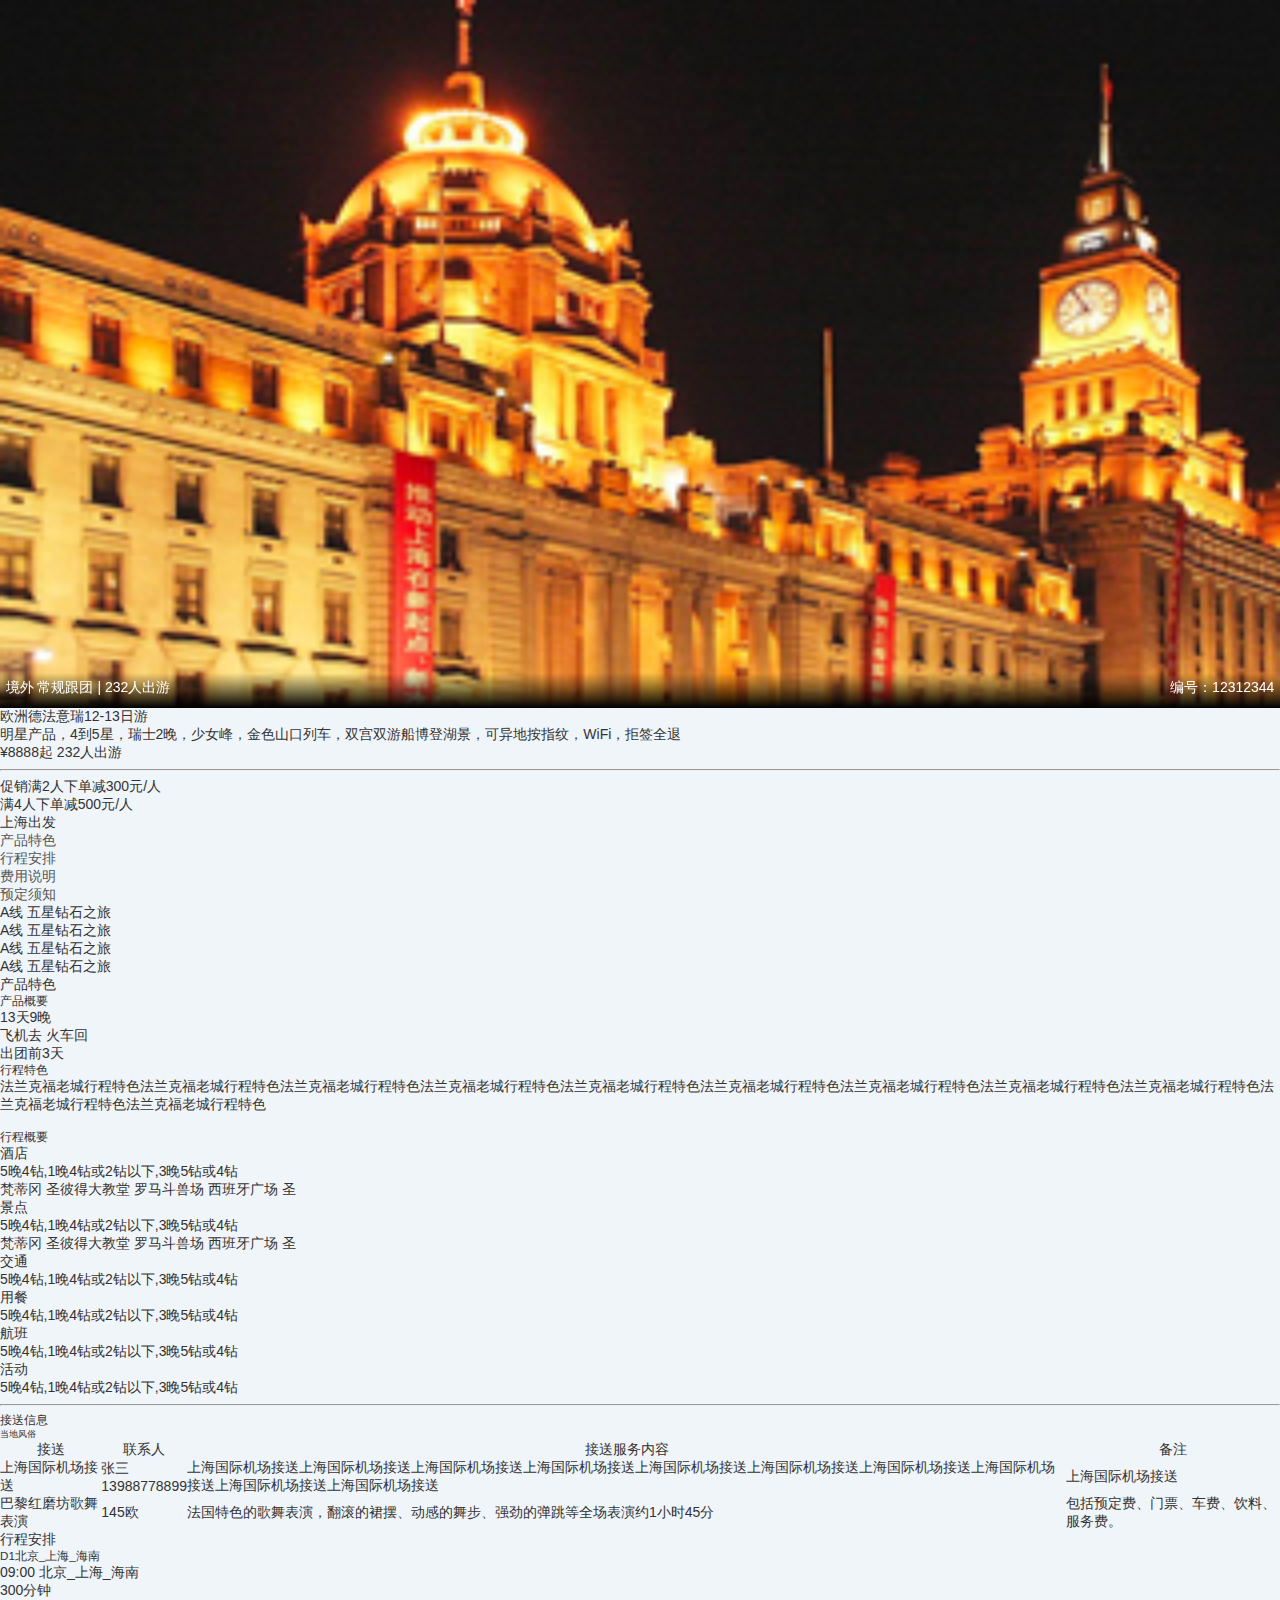
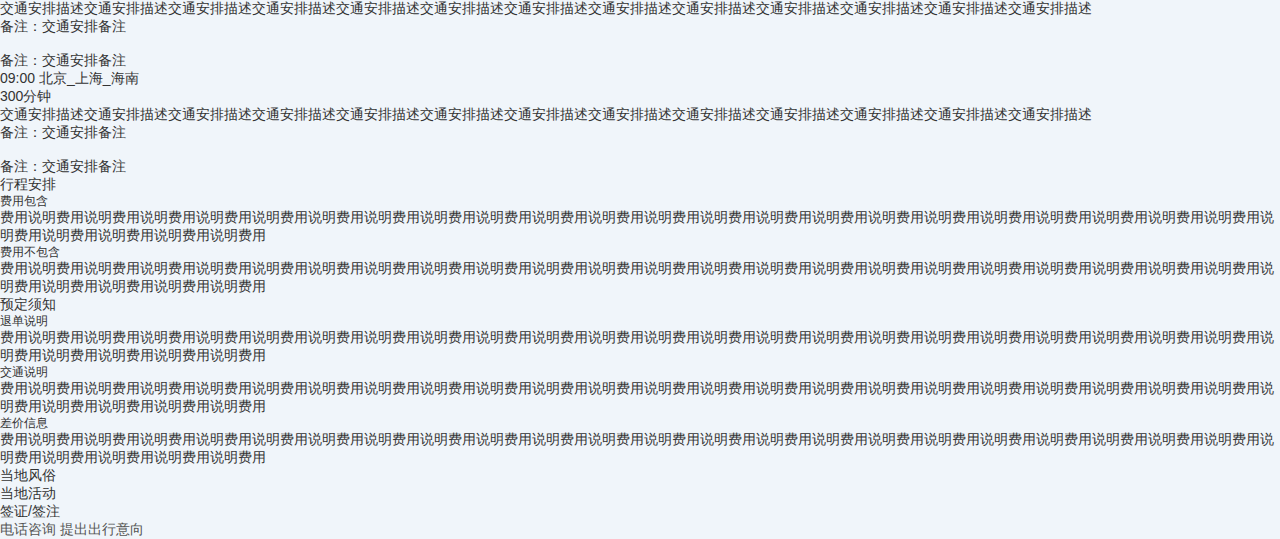
==== index.html @ 22e4b1a8 "的" ====
<!DOCTYPE html>
<html lang="en">
<head>
    <meta charset="UTF-8">
    <meta name="viewport" content="width=device-width, initial-scale=1, minimum-scale=1, maximum-scale=1, user-scalable=no">
    <title>产品</title>
    <link rel="stylesheet" href="swiper-4.2.0.min.css">
    <link rel="stylesheet" href="productH5.css">
</head>
<body>
    <div class="swiper-container-top">
        <div class="swiper-wrapper">
            <div class="swiper-slide pr">
                <div class="pa">
                    <div class="fl">
                        <span>境外</span>
                        <span>常规跟团</span>
                        <span>|</span>
                        <span><em>232</em>人出游</span>
                    </div>
                    <div class="fr">编号：<span>12312344</span></div>
                </div>
                <img src="img/s1.png" alt="">
            </div>
            <div class="swiper-slide pr">
                <div class="pa">
                    <div class="fl">
                        <span>境外</span>
                        <span>常规跟团</span>
                        <span>|</span>
                        <span><em>232</em>人出游</span>
                    </div>
                    <div class="fr">编号：<span>4454532</span></div>
                </div>
                <img src="img/s2.png" alt="">
            </div>
            <div class="swiper-slide pr">
                <div class="pa">
                    <div class="fl">
                        <span>境外</span>
                        <span>常规跟团</span>
                        <span>|</span>
                        <span><em>232</em>人出游</span>
                    </div>
                    <div class="fr">编号：<span>76547574</span></div>
                </div>
                <img src="img/s3.png" alt="">
            </div>
        </div>
    </div>
    <div class="header">
        <div class="header-title">
            欧洲德法意瑞12-13日游
        </div>
        <div class="header-detail">
            明星产品，4到5星，瑞士2晚，少女峰，金色山口列车，双宫双游船博登湖景，可异地按指纹，WiFi，拒签全退
        </div>
        <div>
            <span class="header-price">¥<em>8888</em>起</span>
            <span class="header-num"><em>232</em>人出游</span>
        </div>
        <hr/>
        <div class="header-discourt">
            <div class="header-discourt-tag fl">
                <span>促销</span>
            </div>
            <ul>
                <li>满2人下单减300元/人</li>
                <li>满4人下单减500元/人</li>
            </ul>
        </div>
    </div>
    <div class="group">
        <div class="group-from">
            <i class="map"></i>
            <span>上海</span>出发
            <i class="dropRight"></i>
        </div>
        <div class="group-date">

        </div>
        <div></div>
    </div>
    <div class="line">
        <ul class="nav-tab">
            <li><a href="javascript:;">产品特色</a></li>
            <li><a href="javascript:;">行程安排</a></li>
            <li><a href="javascript:;">费用说明</a></li>
            <li><a href="javascript:;">预定须知</a></li>
        </ul>
        <div class="line-list">
            <ul>
                <li>
                    <span class="group-date-title">A线</span>
                    <span class="group-date-body">五星钻石之旅</span>
                </li>
                <li>
                    <span class="group-date-title">A线</span>
                    <span class="group-date-body">五星钻石之旅</span>
                </li>
                <li>
                    <span class="group-date-title">A线</span>
                    <span class="group-date-body">五星钻石之旅</span>
                </li>
                <li>
                    <span class="group-date-title">A线</span>
                    <span class="group-date-body">五星钻石之旅</span>
                </li>
            </ul>
        </div>
        <div class="tab-wrap">
            <div class="item1">
                <h4>产品特色</h4>
                <div class="item1-1">
                    <h5>产品概要</h5>
                    <ul>
                        <li>
                            <i class="item1-1-1"></i>
                            <span class="context">13天9晚</span>
                        </li>
                        <li>
                            <i class="item1-1-2"></i>
                            <span class="context">飞机去 火车回</span>
                        </li>
                        <li>
                            <i class="item1-1-3"></i>
                            <span class="context">出团前3天</span>
                        </li>
                    </ul>
                </div>
                <div class="item1-2">
                    <h5>行程特色</h5>
                    <div class="item1-2-context">
                        法兰克福老城行程特色法兰克福老城行程特色法兰克福老城行程特色法兰克福老城行程特色法兰克福老城行程特色法兰克福老城行程特色法兰克福老城行程特色法兰克福老城行程特色法兰克福老城行程特色法兰克福老城行程特色法兰克福老城行程特色
                    </div>
                    <div class="img-wrap">
                        <img src="" alt="">
                    </div>
                </div>
                <div class="item1-3">
                    <h5>行程概要</h5>
                    <ul>
                        <li>
                            <span>酒店</span>
                            <div class="right">
                                <p>5晚4钻,1晚4钻或2钻以下,3晚5钻或4钻</p>
                                <p class="grey">梵蒂冈 圣彼得大教堂 罗马斗兽场 西班牙广场 圣</p>
                            </div>
                        </li>
                        <li>
                            <span>景点</span>
                            <div class="right">
                                <p>5晚4钻,1晚4钻或2钻以下,3晚5钻或4钻</p>
                                <p class="grey">梵蒂冈 圣彼得大教堂 罗马斗兽场 西班牙广场 圣</p>
                            </div>
                        </li>
                        <li>
                            <span>交通</span>
                            <div class="right">
                                <p>5晚4钻,1晚4钻或2钻以下,3晚5钻或4钻</p>
                            </div>
                        </li>
                        <li>
                            <span>用餐</span>
                            <div class="right">
                                <p>5晚4钻,1晚4钻或2钻以下,3晚5钻或4钻</p>
                            </div>
                        </li>
                        <li>
                            <span>航班</span>
                            <div class="right">
                                <p>5晚4钻,1晚4钻或2钻以下,3晚5钻或4钻</p>
                            </div>
                        </li>
                        <li>
                            <span>活动</span>
                            <div class="right">
                                <p>5晚4钻,1晚4钻或2钻以下,3晚5钻或4钻</p>
                            </div>
                        </li>
                    </ul>
                    <hr>
                    <h5>接送信息</h5>
                    <div class="local send">
                        <h6>当地风俗</h6>
                        <table>
                            <thead>
                            <tr>
                                <th>接送</th>
                                <th>联系人</th>
                                <th>接送服务内容</th>
                                <th>备注</th>
                            </tr>
                            </thead>
                            <tbody>
                            <tr>
                                <td>上海国际机场接送</td>
                                <td>
                                    <p>张三</p>
                                    <p>13988778899</p>
                                </td>
                                <td>上海国际机场接送上海国际机场接送上海国际机场接送上海国际机场接送上海国际机场接送上海国际机场接送上海国际机场接送上海国际机场接送上海国际机场接送上海国际机场接送</td>
                                <td>上海国际机场接送</td>
                            </tr>
                            <tr>
                                <td>巴黎红磨坊歌舞表演</td>
                                <td>145欧</td>
                                <td>法国特色的歌舞表演，翻滚的裙摆、动感的舞步、强劲的弹跳等全场表演约1小时45分</td>
                                <td>包括预定费、门票、车费、饮料、服务费。</td>
                            </tr>
                            </tbody>
                        </table>
                    </div>
                </div>
            </div>
            <div class="item2">
                <h4>行程安排</h4>
                <ul class="day-list">
                    <li>
                        <h5>D<em class="num">1</em><em class="address">北京_上海_海南</em></h5>
                        <ul class="address-list">
                            <li>
                                <i class="hotel"></i>
                                <div class="right">
                                    <p class="line1">
                                        <em class="time">09:00</em>
                                        <em class="do">北京_上海_海南</em>
                                    </p>
                                    <p class="time">300分钟</p>
                                    <p>交通安排描述交通安排描述交通安排描述交通安排描述交通安排描述交通安排描述交通安排描述交通安排描述交通安排描述交通安排描述交通安排描述交通安排描述交通安排描述</p>
                                    <p class="remark">备注：<em>交通安排备注</em></p>
                                    <div class="img-warp">
                                        <img src="" alt="">
                                        <div class="bar">备注：<em>交通安排备注</em></div>
                                    </div>
                                </div>
                            </li>
                            <li>
                                <i class="hotel"></i>
                                <div class="right">
                                    <p class="line1">
                                        <em class="time">09:00</em>
                                        <em class="do">北京_上海_海南</em>
                                    </p>
                                    <p class="time">300分钟</p>
                                    <p>交通安排描述交通安排描述交通安排描述交通安排描述交通安排描述交通安排描述交通安排描述交通安排描述交通安排描述交通安排描述交通安排描述交通安排描述交通安排描述</p>
                                    <p class="remark">备注：<em>交通安排备注</em></p>
                                    <div class="img-warp">
                                        <img src="" alt="">
                                        <div class="bar">备注：<em>交通安排备注</em></div>
                                    </div>
                                </div>
                            </li>
                        </ul>
                    </li>
                </ul>
            </div>
            <div class="item3">
                <h4>行程安排</h4>
                <h5>费用包含</h5>
                <p>费用说明费用说明费用说明费用说明费用说明费用说明费用说明费用说明费用说明费用说明费用说明费用说明费用说明费用说明费用说明费用说明费用说明费用说明费用说明费用说明费用说明费用说明费用说明费用说明费用说明费用说明费用说明费用</p>
                <h5>费用不包含</h5>
                <p>费用说明费用说明费用说明费用说明费用说明费用说明费用说明费用说明费用说明费用说明费用说明费用说明费用说明费用说明费用说明费用说明费用说明费用说明费用说明费用说明费用说明费用说明费用说明费用说明费用说明费用说明费用说明费用</p>
            </div>
            <div class="item4">
                <h4>预定须知</h4>
                <h5>退单说明</h5>
                <p>费用说明费用说明费用说明费用说明费用说明费用说明费用说明费用说明费用说明费用说明费用说明费用说明费用说明费用说明费用说明费用说明费用说明费用说明费用说明费用说明费用说明费用说明费用说明费用说明费用说明费用说明费用说明费用</p>
                <h5>交通说明</h5>
                <p>费用说明费用说明费用说明费用说明费用说明费用说明费用说明费用说明费用说明费用说明费用说明费用说明费用说明费用说明费用说明费用说明费用说明费用说明费用说明费用说明费用说明费用说明费用说明费用说明费用说明费用说明费用说明费用</p>
                <h5>差价信息</h5>
                <p>费用说明费用说明费用说明费用说明费用说明费用说明费用说明费用说明费用说明费用说明费用说明费用说明费用说明费用说明费用说明费用说明费用说明费用说明费用说明费用说明费用说明费用说明费用说明费用说明费用说明费用说明费用说明费用</p>
            </div>
        </div>
    </div>
    <div class="more">
        <div class="custom">
            <p>当地风俗</p>
            <i class="dropRight"></i>
        </div>
        <div class="activity">
            <p>当地活动</p>
            <i class="dropRight"></i>
        </div>
        <div class="visa">
            <p>签证/签注</p>
            <i class="dropRight"></i>
        </div>
    </div>
    <div class="btns">
        <a href="javascript:;"><i></i>电话咨询</a>
        <a href="javascript:;">提出出行意向</a>
    </div>
<script src="jquery-1.10.1.min.js"></script>
<script src="swiper-4.2.0.min.js"></script>
<script src="productH5.js"></script>
</body>
</html>
---- productH5.css ----
/***************  css reset  ****************/
body,div,dl,dt,dd,ul,ol,li,h1,h2,h3,h4,h5,h6,pre,code,form,fieldset,legend,input,button,textarea,p,blockquote,th,td { margin:0; padding:0 ; }
body { background:#f0f5fa; color:#333; font-size:14px; font-family:Microsoft YaHei,Verdana, Arial, Helvetica, sans-serif; padding-right: 0 !important}
td,th,caption { font-size:14px; }
h1, h2, h3, h4, h5, h6 { font-weight:normal; }
address, caption, cite, code, dfn, em, strong, th, var { font-style:normal; font-weight:normal;}
a { color:#555; text-decoration:none; }
a:hover { text-decoration:none; }
img { border:none; }
ol,ul,li { list-style:none; }
html{overflow-y:auto;font-size: 14px}
input, textarea, select, button { font:14px Verdana,Helvetica,Arial,sans-serif;outline: none }
table { border-collapse:collapse; }
.show-tr{display: table-row!important;}
/***************  css common  ****************/
.clearfix:after {content: "."; display: block; height:0; clear:both; visibility: hidden;}
.clearfix { *zoom:1; }
.pr{
    position: relative;
}
.pa{
    position: absolute;
}
.fl{
    float: left;
}
.fr{
    float: right;
}
/****头部轮播****/
.swiper-container-top{
    width: 100%;
    font-size: 0px;
    overflow: hidden;
}
.swiper-container-top img{
    width: 100%;
}
.swiper-container-top .pa{
    width: 100%;
    bottom:0;
    box-sizing: border-box;
    height: 2.5rem;
    padding: 0.4rem;
    color: #ffffff;
    font-size: 14px;
    background: -webkit-linear-gradient(transparent, #000000); /* Safari 5.1 - 6.0 */
    background: -o-linear-gradient(transparent, #000000); /* Opera 11.1 - 12.0 */
    background: -moz-linear-gradient(transparent, #000000); /* Firefox 3.6 - 15 */
    background: linear-gradient(transparent, #000000); /* 标准的语法 */
}
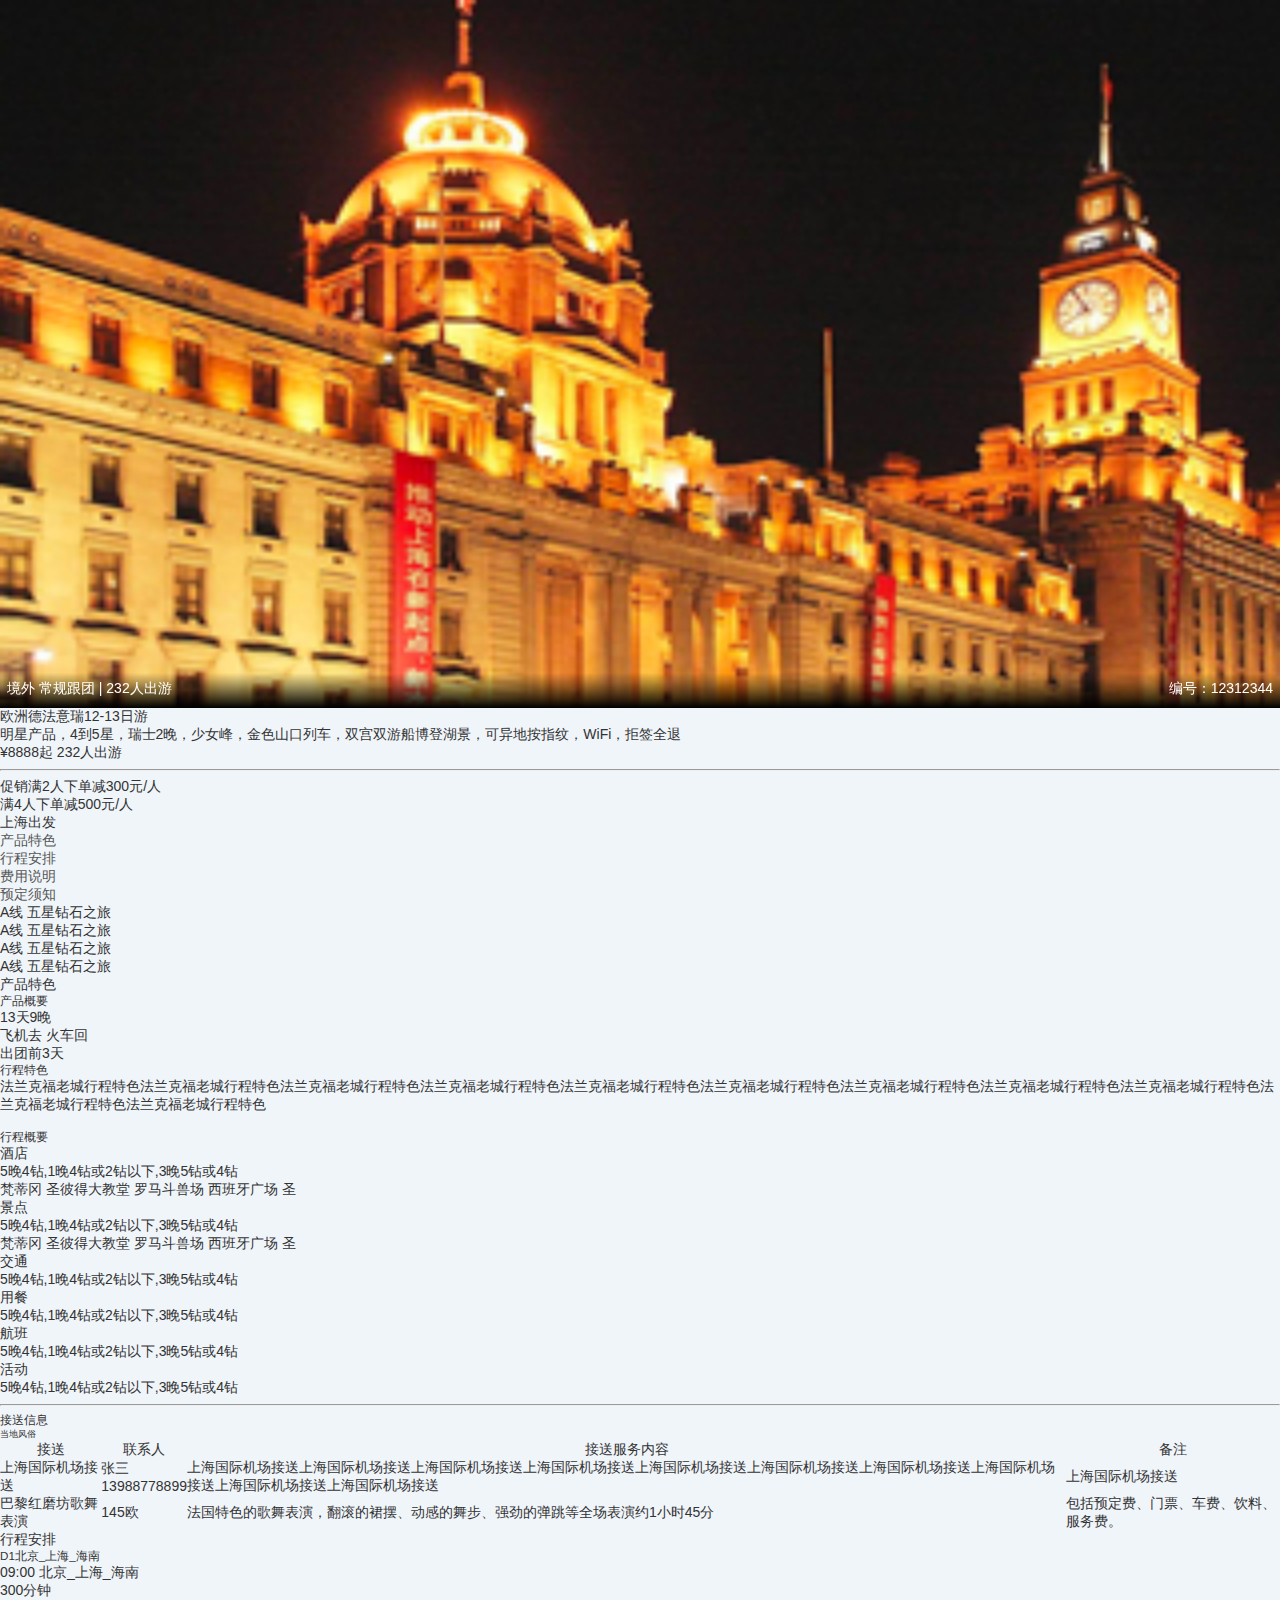
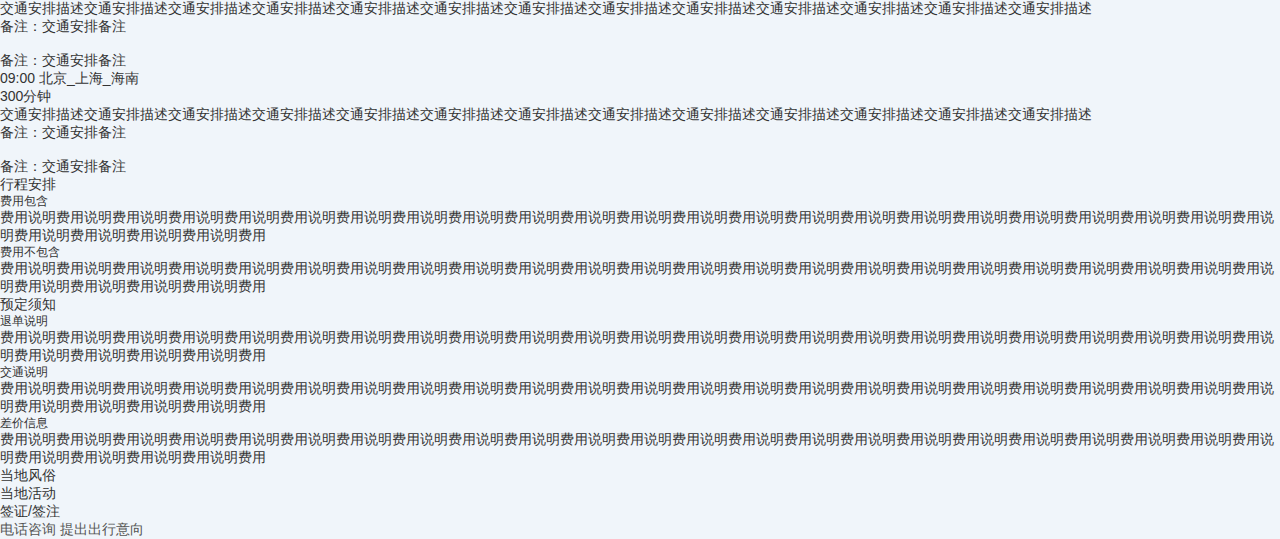
==== commit 575a81ea: "的" ====
--- a/index.html
+++ b/index.html
@@ -8,44 +8,26 @@
     <link rel="stylesheet" href="productH5.css">
 </head>
 <body>
-    <div class="swiper-container-top">
+    <div class="swiper-container-top pr">
         <div class="swiper-wrapper">
-            <div class="swiper-slide pr">
-                <div class="pa">
-                    <div class="fl">
-                        <span>境外</span>
-                        <span>常规跟团</span>
-                        <span>|</span>
-                        <span><em>232</em>人出游</span>
-                    </div>
-                    <div class="fr">编号：<span>12312344</span></div>
-                </div>
+            <div class="swiper-slide">
                 <img src="img/s1.png" alt="">
             </div>
-            <div class="swiper-slide pr">
-                <div class="pa">
-                    <div class="fl">
-                        <span>境外</span>
-                        <span>常规跟团</span>
-                        <span>|</span>
-                        <span><em>232</em>人出游</span>
-                    </div>
-                    <div class="fr">编号：<span>4454532</span></div>
-                </div>
+            <div class="swiper-slide">
                 <img src="img/s2.png" alt="">
             </div>
-            <div class="swiper-slide pr">
-                <div class="pa">
-                    <div class="fl">
-                        <span>境外</span>
-                        <span>常规跟团</span>
-                        <span>|</span>
-                        <span><em>232</em>人出游</span>
-                    </div>
-                    <div class="fr">编号：<span>76547574</span></div>
-                </div>
+            <div class="swiper-slide">
                 <img src="img/s3.png" alt="">
             </div>
+        </div>
+        <div class="pa">
+            <div class="fl">
+                <span>境外</span>
+                <span>常规跟团</span>
+                <span>|</span>
+                <span><em>232</em>人出游</span>
+            </div>
+            <div class="fr">编号：<span>12312344</span></div>
         </div>
     </div>
     <div class="header">
--- a/productH5.css
+++ b/productH5.css
@@ -41,9 +41,10 @@
     bottom:0;
     box-sizing: border-box;
     height: 2.5rem;
-    padding: 0.4rem;
+    padding: 0.5rem;
     color: #ffffff;
-    font-size: 14px;
+    font-size: 1rem;
+    z-index: 100;
     background: -webkit-linear-gradient(transparent, #000000); /* Safari 5.1 - 6.0 */
     background: -o-linear-gradient(transparent, #000000); /* Opera 11.1 - 12.0 */
     background: -moz-linear-gradient(transparent, #000000); /* Firefox 3.6 - 15 */
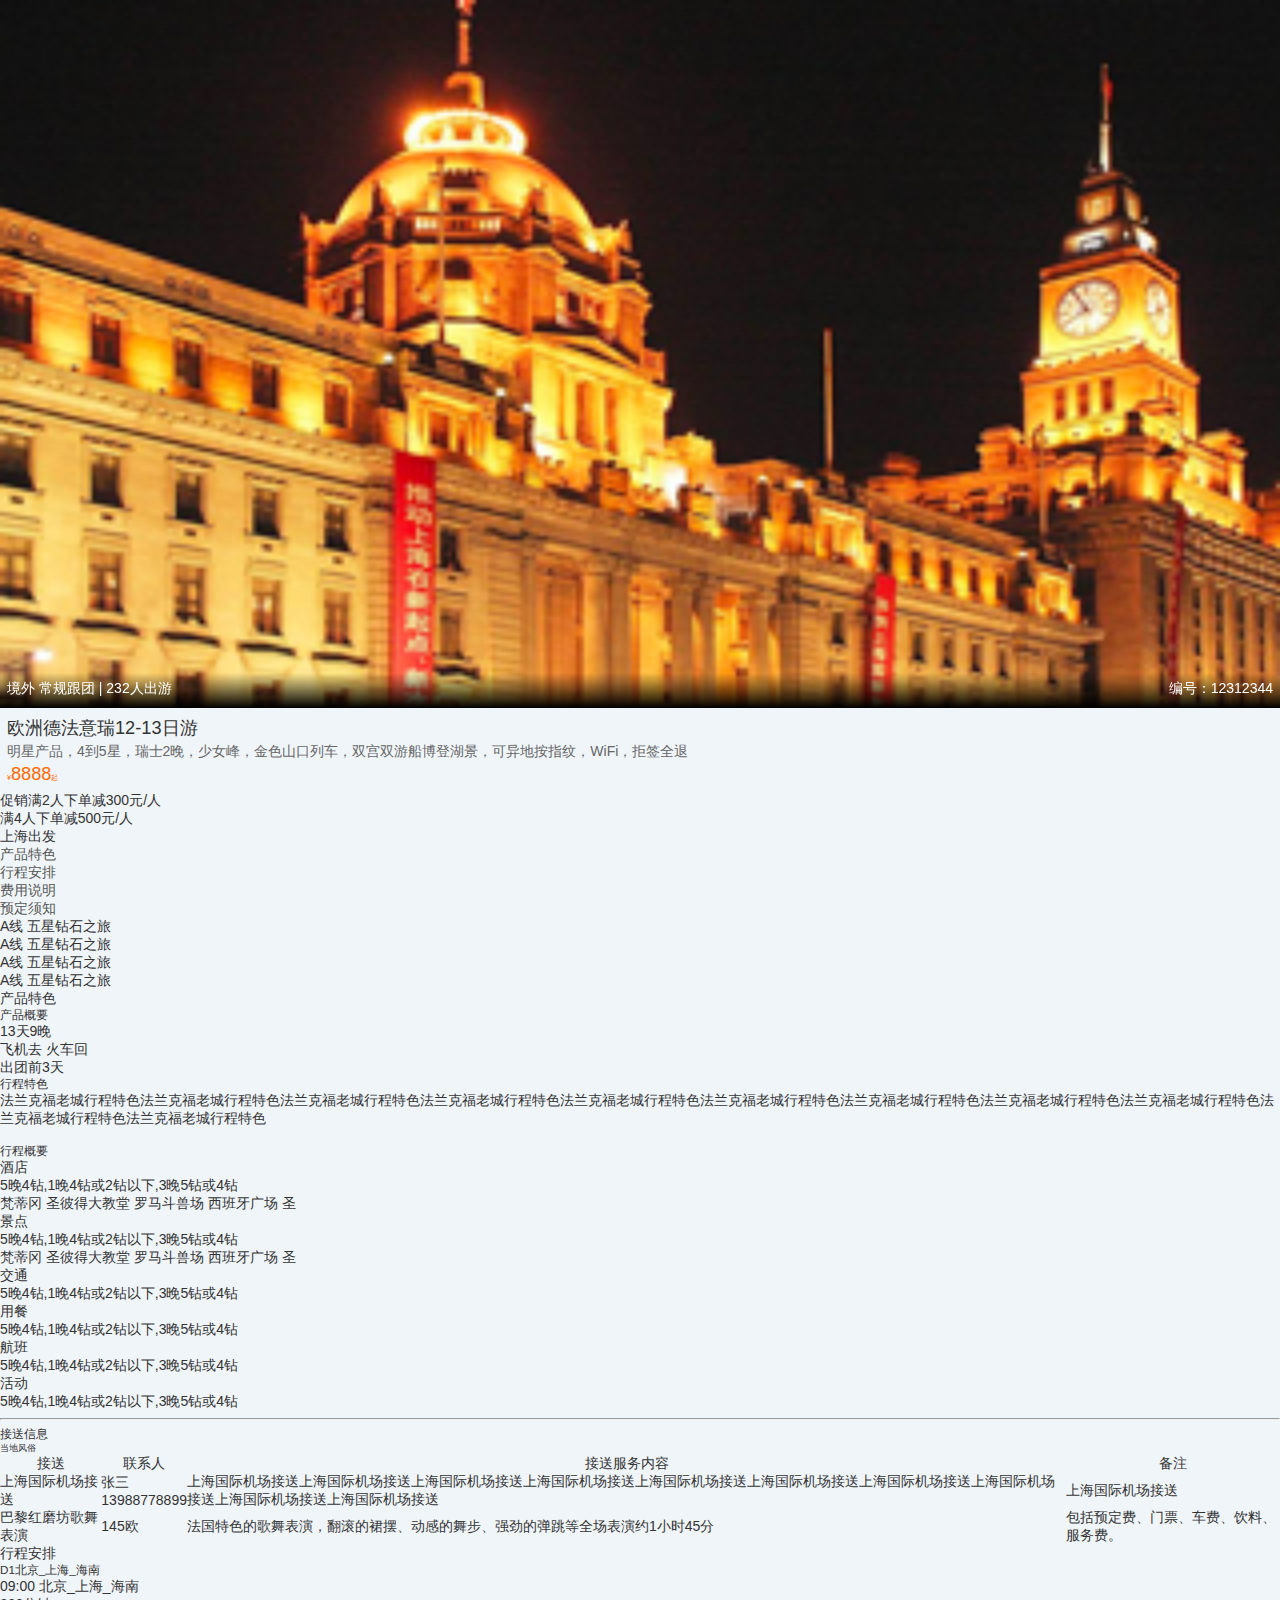
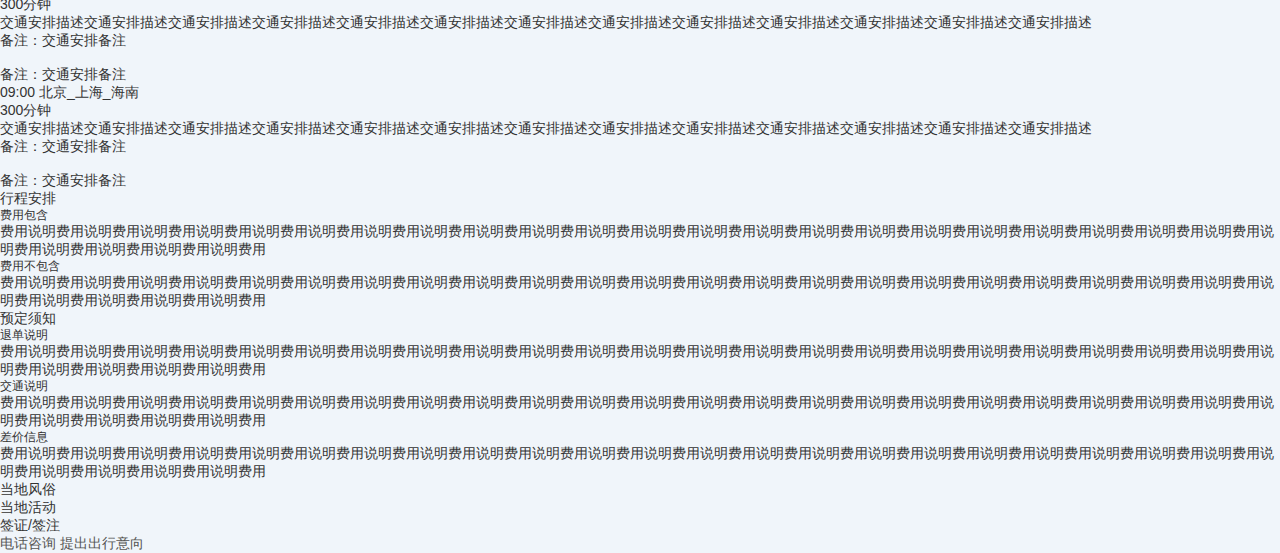
==== commit a1be9531: "的" ====
--- a/index.html
+++ b/index.html
@@ -31,17 +31,17 @@
         </div>
     </div>
     <div class="header">
-        <div class="header-title">
-            欧洲德法意瑞12-13日游
-        </div>
-        <div class="header-detail">
-            明星产品，4到5星，瑞士2晚，少女峰，金色山口列车，双宫双游船博登湖景，可异地按指纹，WiFi，拒签全退
-        </div>
-        <div>
-            <span class="header-price">¥<em>8888</em>起</span>
-            <span class="header-num"><em>232</em>人出游</span>
-        </div>
-        <hr/>
+        <div class="p5">
+            <div class="header-title">
+                欧洲德法意瑞12-13日游
+            </div>
+            <div class="header-detail">
+                明星产品，4到5星，瑞士2晚，少女峰，金色山口列车，双宫双游船博登湖景，可异地按指纹，WiFi，拒签全退
+            </div>
+            <div class="header-price">
+                <span>¥<em>8888</em>起</span>
+            </div>
+        </div>
         <div class="header-discourt">
             <div class="header-discourt-tag fl">
                 <span>促销</span>
--- a/productH5.css
+++ b/productH5.css
@@ -1,7 +1,7 @@
 /***************  css reset  ****************/
 body,div,dl,dt,dd,ul,ol,li,h1,h2,h3,h4,h5,h6,pre,code,form,fieldset,legend,input,button,textarea,p,blockquote,th,td { margin:0; padding:0 ; }
-body { background:#f0f5fa; color:#333; font-size:14px; font-family:Microsoft YaHei,Verdana, Arial, Helvetica, sans-serif; padding-right: 0 !important}
-td,th,caption { font-size:14px; }
+body { background:#f0f5fa; color:#333;font-family:Microsoft YaHei,Verdana, Arial, Helvetica, sans-serif; padding-right: 0 !important}
+td,th,caption { }
 h1, h2, h3, h4, h5, h6 { font-weight:normal; }
 address, caption, cite, code, dfn, em, strong, th, var { font-style:normal; font-weight:normal;}
 a { color:#555; text-decoration:none; }
@@ -27,6 +27,9 @@
 .fr{
     float: right;
 }
+.p5{
+    padding: 0.5rem;
+}
 /****头部轮播****/
 .swiper-container-top{
     width: 100%;
@@ -49,4 +52,22 @@
     background: -o-linear-gradient(transparent, #000000); /* Opera 11.1 - 12.0 */
     background: -moz-linear-gradient(transparent, #000000); /* Firefox 3.6 - 15 */
     background: linear-gradient(transparent, #000000); /* 标准的语法 */
+}
+/****头部信息****/
+.header{
+
+}
+.header .header-title{
+    font-size: 1.3rem;
+}
+.header .header-detail{
+    padding: 0.2rem 0;
+    color: #666;
+}
+.header .header-price{
+    color: #ff6a00;
+    font-size: 0.5rem;
+}
+.header .header-price em{
+    font-size: 1.3rem;
 }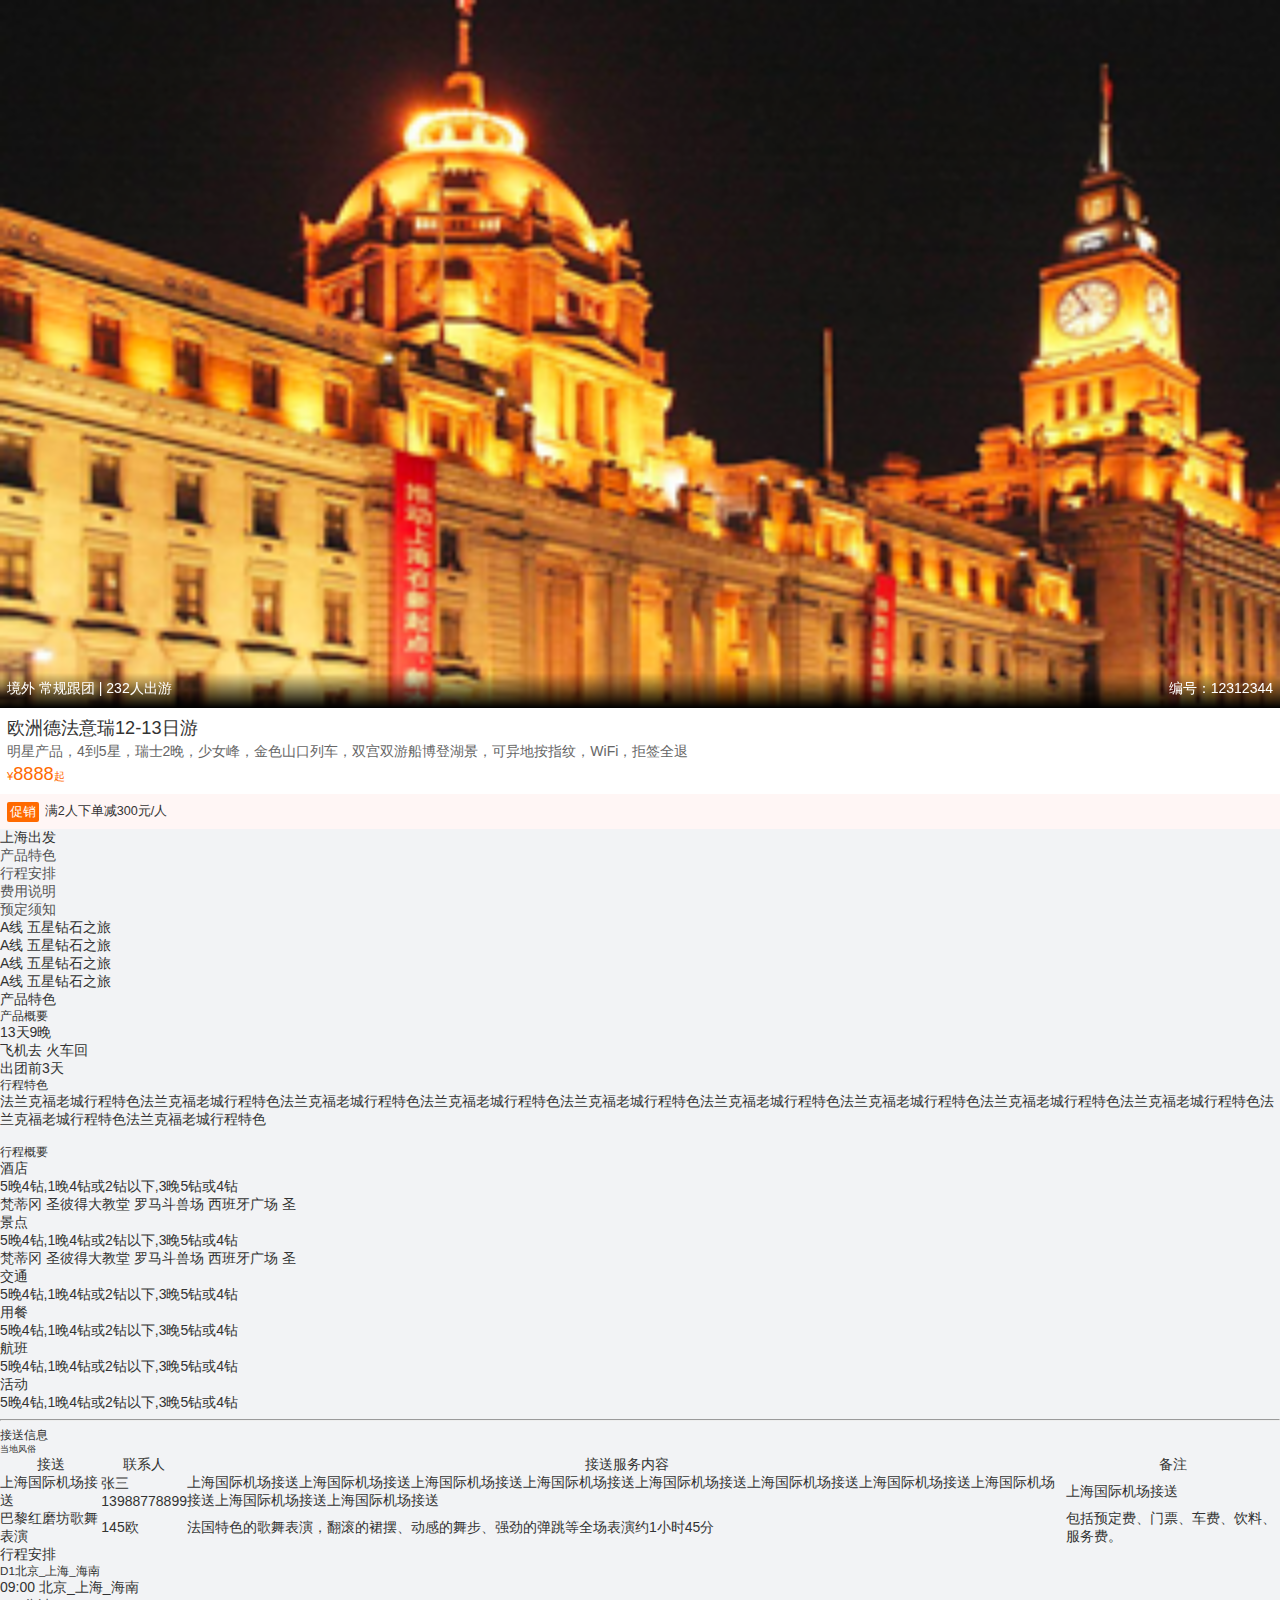
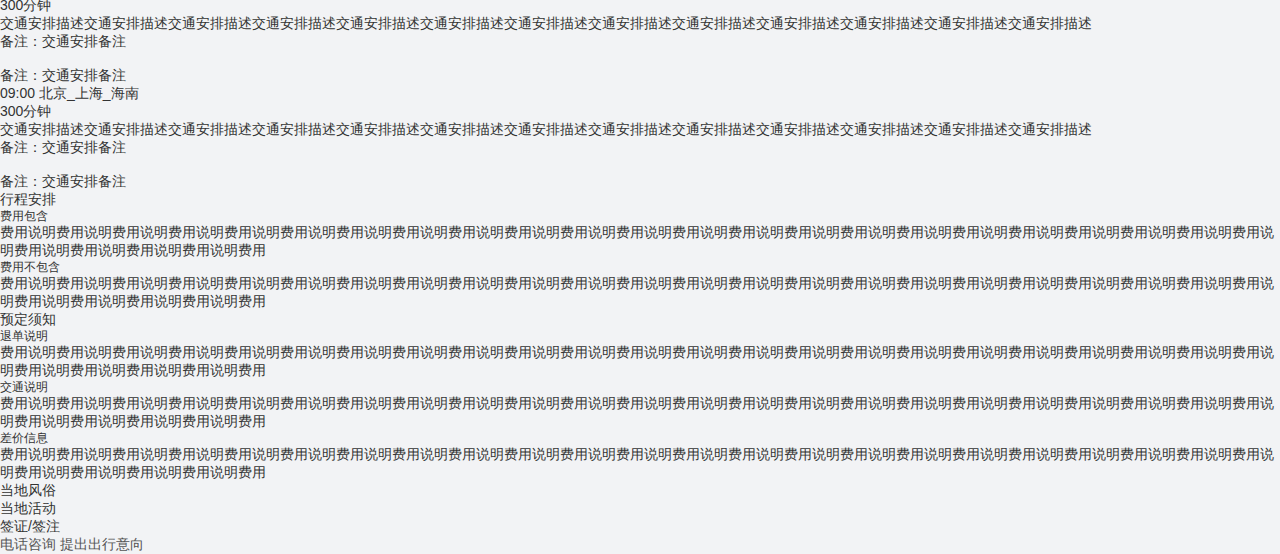
==== commit a12f5e6c: "的" ====
--- a/index.html
+++ b/index.html
@@ -42,13 +42,10 @@
                 <span>¥<em>8888</em>起</span>
             </div>
         </div>
-        <div class="header-discourt">
-            <div class="header-discourt-tag fl">
-                <span>促销</span>
-            </div>
+        <div class="header-discourt p5">
+            <span class="fl">促销</span>
             <ul>
                 <li>满2人下单减300元/人</li>
-                <li>满4人下单减500元/人</li>
             </ul>
         </div>
     </div>
--- a/productH5.css
+++ b/productH5.css
@@ -1,6 +1,6 @@
 /***************  css reset  ****************/
 body,div,dl,dt,dd,ul,ol,li,h1,h2,h3,h4,h5,h6,pre,code,form,fieldset,legend,input,button,textarea,p,blockquote,th,td { margin:0; padding:0 ; }
-body { background:#f0f5fa; color:#333;font-family:Microsoft YaHei,Verdana, Arial, Helvetica, sans-serif; padding-right: 0 !important}
+body { background:#f2f3f5; color:#333;font-family:Microsoft YaHei,Verdana, Arial, Helvetica, sans-serif; padding-right: 0 !important}
 td,th,caption { }
 h1, h2, h3, h4, h5, h6 { font-weight:normal; }
 address, caption, cite, code, dfn, em, strong, th, var { font-style:normal; font-weight:normal;}
@@ -55,7 +55,7 @@
 }
 /****头部信息****/
 .header{
-
+    background: #fff;
 }
 .header .header-title{
     font-size: 1.3rem;
@@ -66,8 +66,28 @@
 }
 .header .header-price{
     color: #ff6a00;
-    font-size: 0.5rem;
+    font-size: 0.8rem;
+    padding-bottom: 0.2rem;
 }
 .header .header-price em{
     font-size: 1.3rem;
+}
+.header .header-discourt{
+    background: #fff6f5;
+    font-size: 0.9rem;
+}
+.header .header-discourt span{
+    background: #ff6a00;
+    border-radius: 2px;
+    font-size: 0.9rem;
+    padding: 0.1rem 0.2rem;
+    color: #fff;
+    margin-top: 1px;
+}
+.header .header-discourt ul{
+    margin-left: 2.7rem;
+}
+.header .header-discourt ul li{
+    height: 1.5rem;
+    line-height: 1.5rem;
 }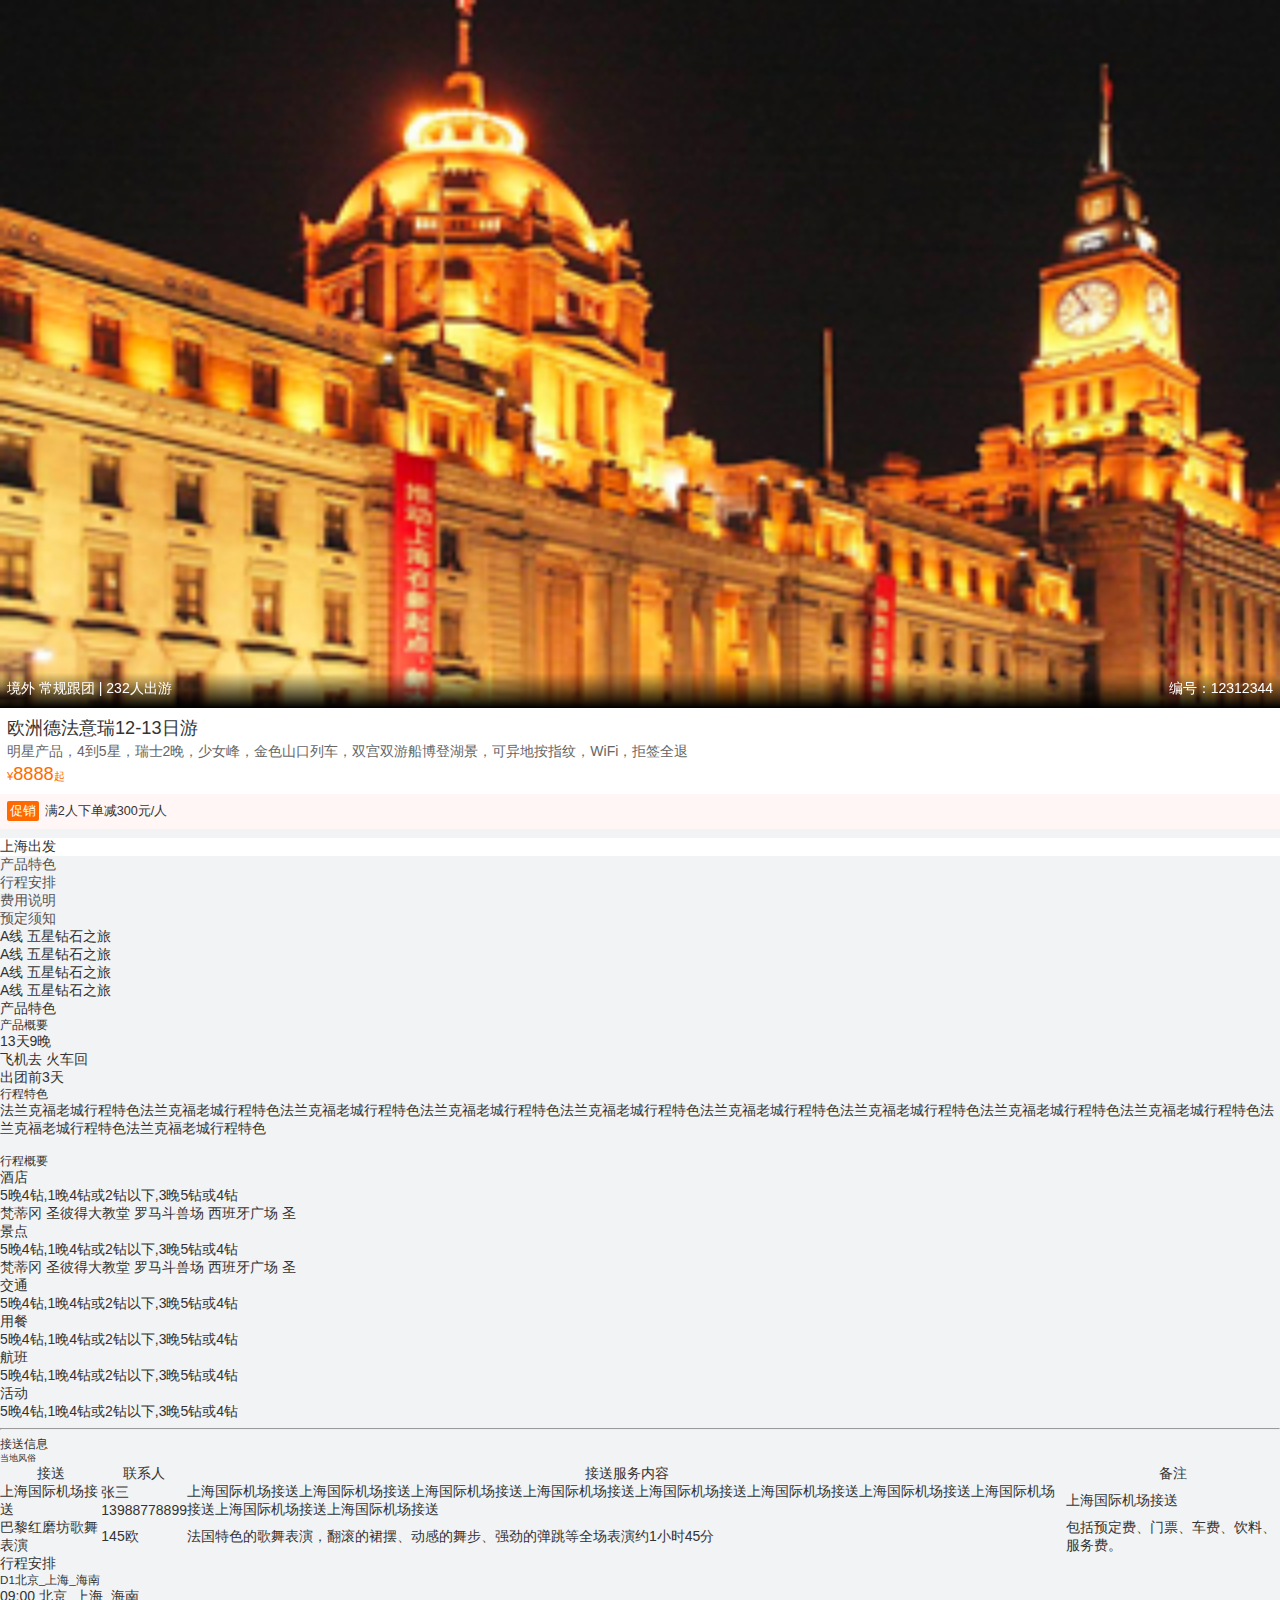
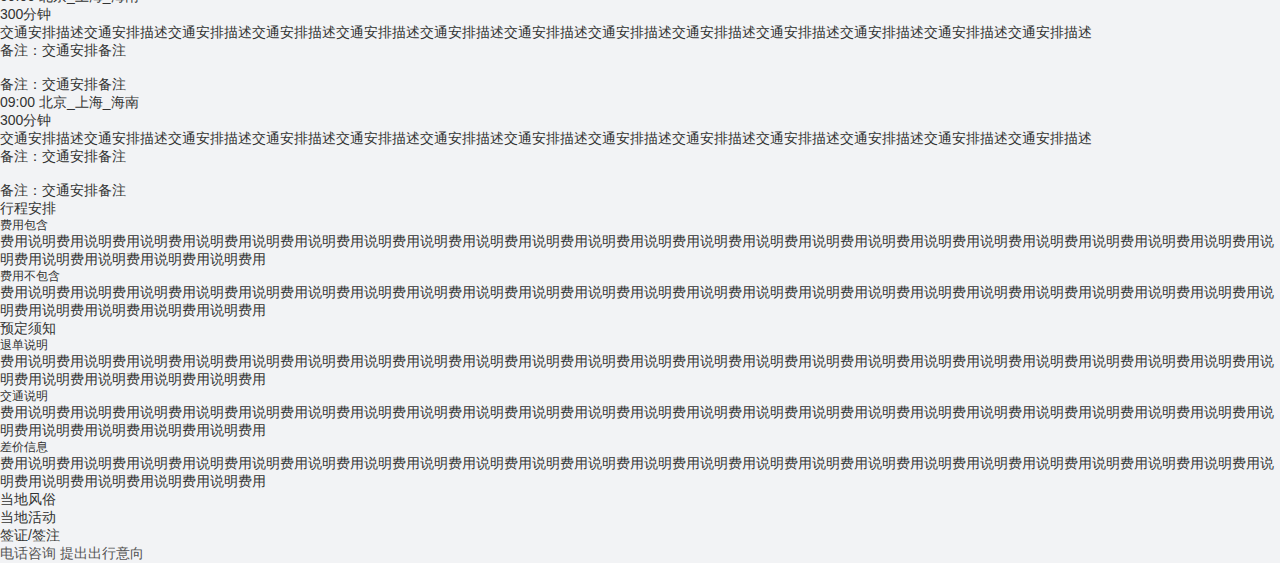
==== commit 60b7593b: "的" ====
--- a/index.html
+++ b/index.html
@@ -3,6 +3,7 @@
 <head>
     <meta charset="UTF-8">
     <meta name="viewport" content="width=device-width, initial-scale=1, minimum-scale=1, maximum-scale=1, user-scalable=no">
+    <meta name="format-detection" content="telephone=no">
     <title>产品</title>
     <link rel="stylesheet" href="swiper-4.2.0.min.css">
     <link rel="stylesheet" href="productH5.css">
--- a/productH5.css
+++ b/productH5.css
@@ -1,3 +1,4 @@
+@charset "utf-8";
 /***************  css reset  ****************/
 body,div,dl,dt,dd,ul,ol,li,h1,h2,h3,h4,h5,h6,pre,code,form,fieldset,legend,input,button,textarea,p,blockquote,th,td { margin:0; padding:0 ; }
 body { background:#f2f3f5; color:#333;font-family:Microsoft YaHei,Verdana, Arial, Helvetica, sans-serif; padding-right: 0 !important}
@@ -82,7 +83,6 @@
     font-size: 0.9rem;
     padding: 0.1rem 0.2rem;
     color: #fff;
-    margin-top: 1px;
 }
 .header .header-discourt ul{
     margin-left: 2.7rem;
@@ -90,4 +90,9 @@
 .header .header-discourt ul li{
     height: 1.5rem;
     line-height: 1.5rem;
+}
+/****日历****/
+.group{
+    background: #fff;
+    margin-top: 0.6rem;
 }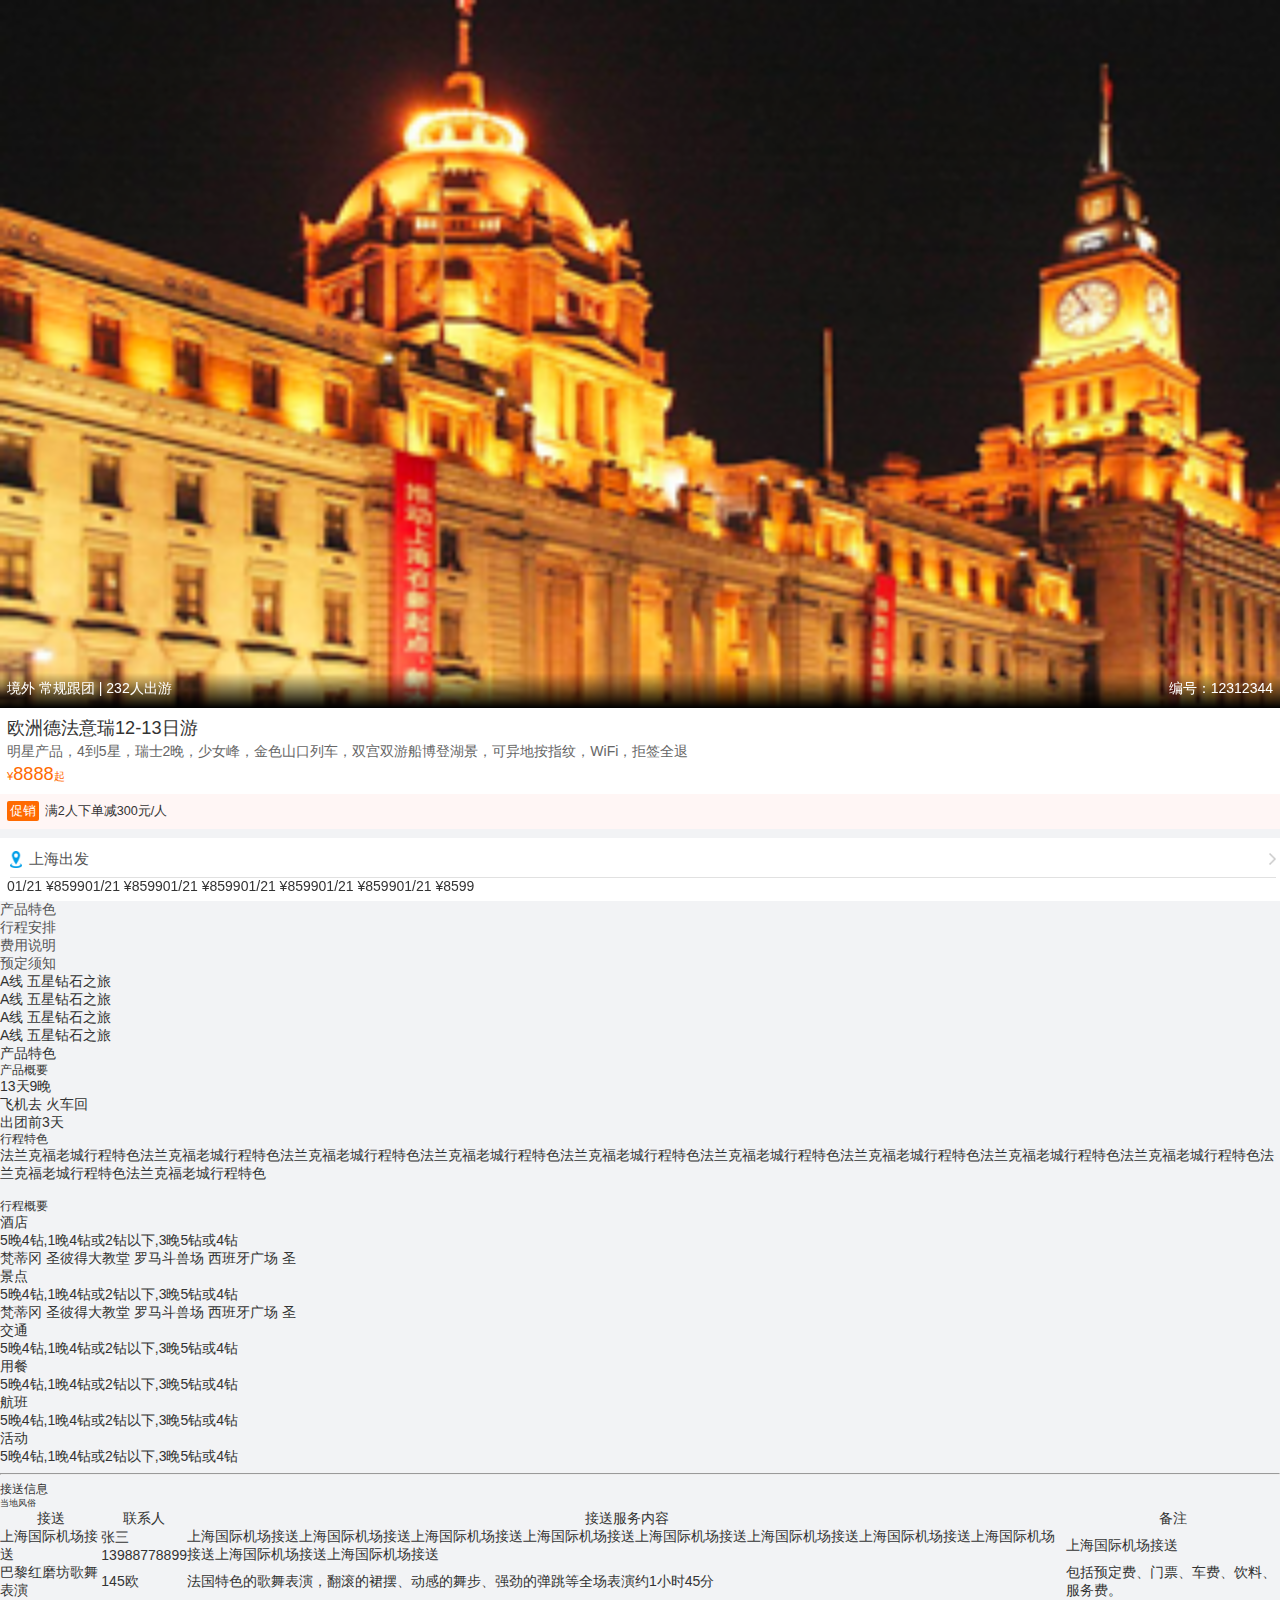
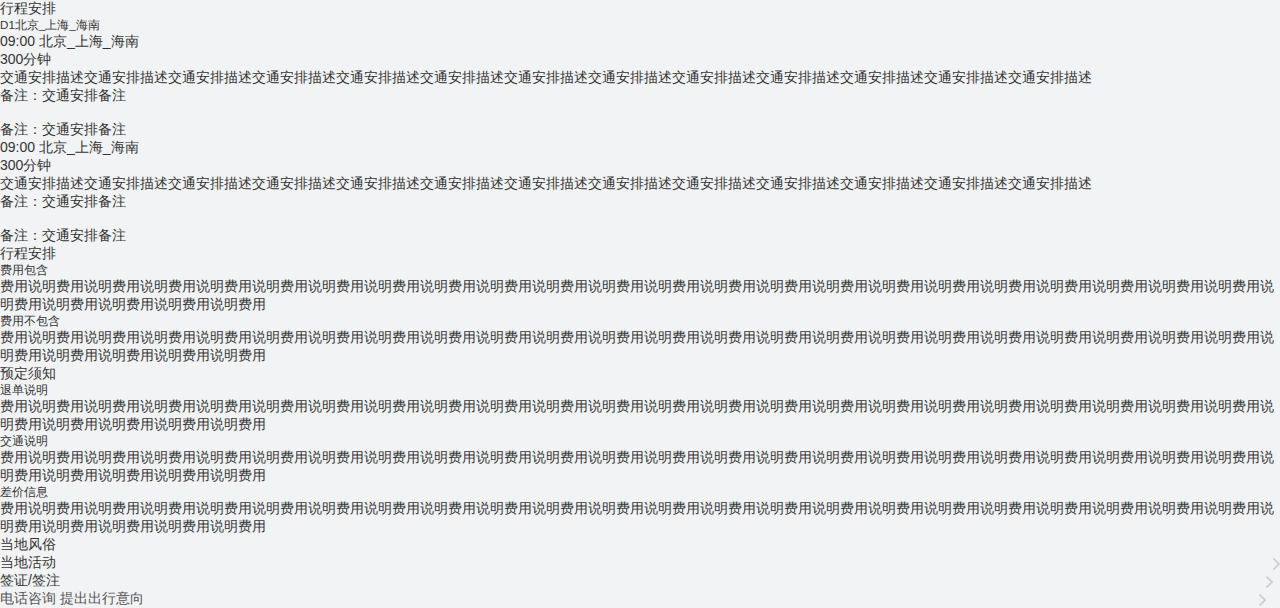
==== commit cf08b89d: "的" ====
--- a/index.html
+++ b/index.html
@@ -50,11 +50,45 @@
             </ul>
         </div>
     </div>
-    <div class="group">
-        <div class="group-from">
+    <div class="group p5">
+        <a class="group-from">
             <i class="map"></i>
             <span>上海</span>出发
             <i class="dropRight"></i>
+        </a>
+        <div class="swiper-container">
+            <div class="swiper-wrapper">
+                <div class="swiper-slide">
+                    <ul>
+                        <li class="fl">
+                            <span class="date">01/21</span>
+                            <span class="money">¥<em>8599</em></span>
+                        </li>
+                        <li class="fl">
+                            <span class="date">01/21</span>
+                            <span class="money">¥<em>8599</em></span>
+                        </li>
+                        <li class="fl">
+                            <span class="date">01/21</span>
+                            <span class="money">¥<em>8599</em></span>
+                        </li>
+                        <li class="fl">
+                            <span class="date">01/21</span>
+                            <span class="money">¥<em>8599</em></span>
+                        </li>
+                        <li class="fl">
+                            <span class="date">01/21</span>
+                            <span class="money">¥<em>8599</em></span>
+                        </li>
+                        <li class="fl">
+                            <span class="date">01/21</span>
+                            <span class="money">¥<em>8599</em></span>
+                        </li>
+                    </ul>
+                </div>
+            </div>
+            <!-- Add Scroll Bar -->
+            <!--<div class="swiper-scrollbar"></div>-->
         </div>
         <div class="group-date">
 
--- a/productH5.css
+++ b/productH5.css
@@ -30,6 +30,14 @@
 }
 .p5{
     padding: 0.5rem;
+}
+i.dropRight{
+    background: url(img/dropRight.png) no-repeat;
+    width: 0.5rem;
+    height: 1rem;
+    background-size: 100%;
+    float: right;
+    margin-top: 0.3rem;
 }
 /****头部轮播****/
 .swiper-container-top{
@@ -95,4 +103,28 @@
 .group{
     background: #fff;
     margin-top: 0.6rem;
+}
+.group .group-from{
+    border-bottom: 1px solid #e1e1e1;
+    width: 100%;
+    display: block;
+    padding-top: 0.3rem;
+    padding-bottom: 0.5rem;
+    font-size: 1.1rem;
+    margin-left: 0.2rem;
+}
+.group .group-from i.map{
+    display: inline-block;
+    width: 0.9rem;
+    height: 1.3rem;
+    background: url(img/address.png) no-repeat;
+    background-size: 100%;
+    vertical-align: middle;
+    margin-right: 0.2rem;
+}
+.group .group-from span{
+
+}
+.swiper-slide{
+    width: auto;
 }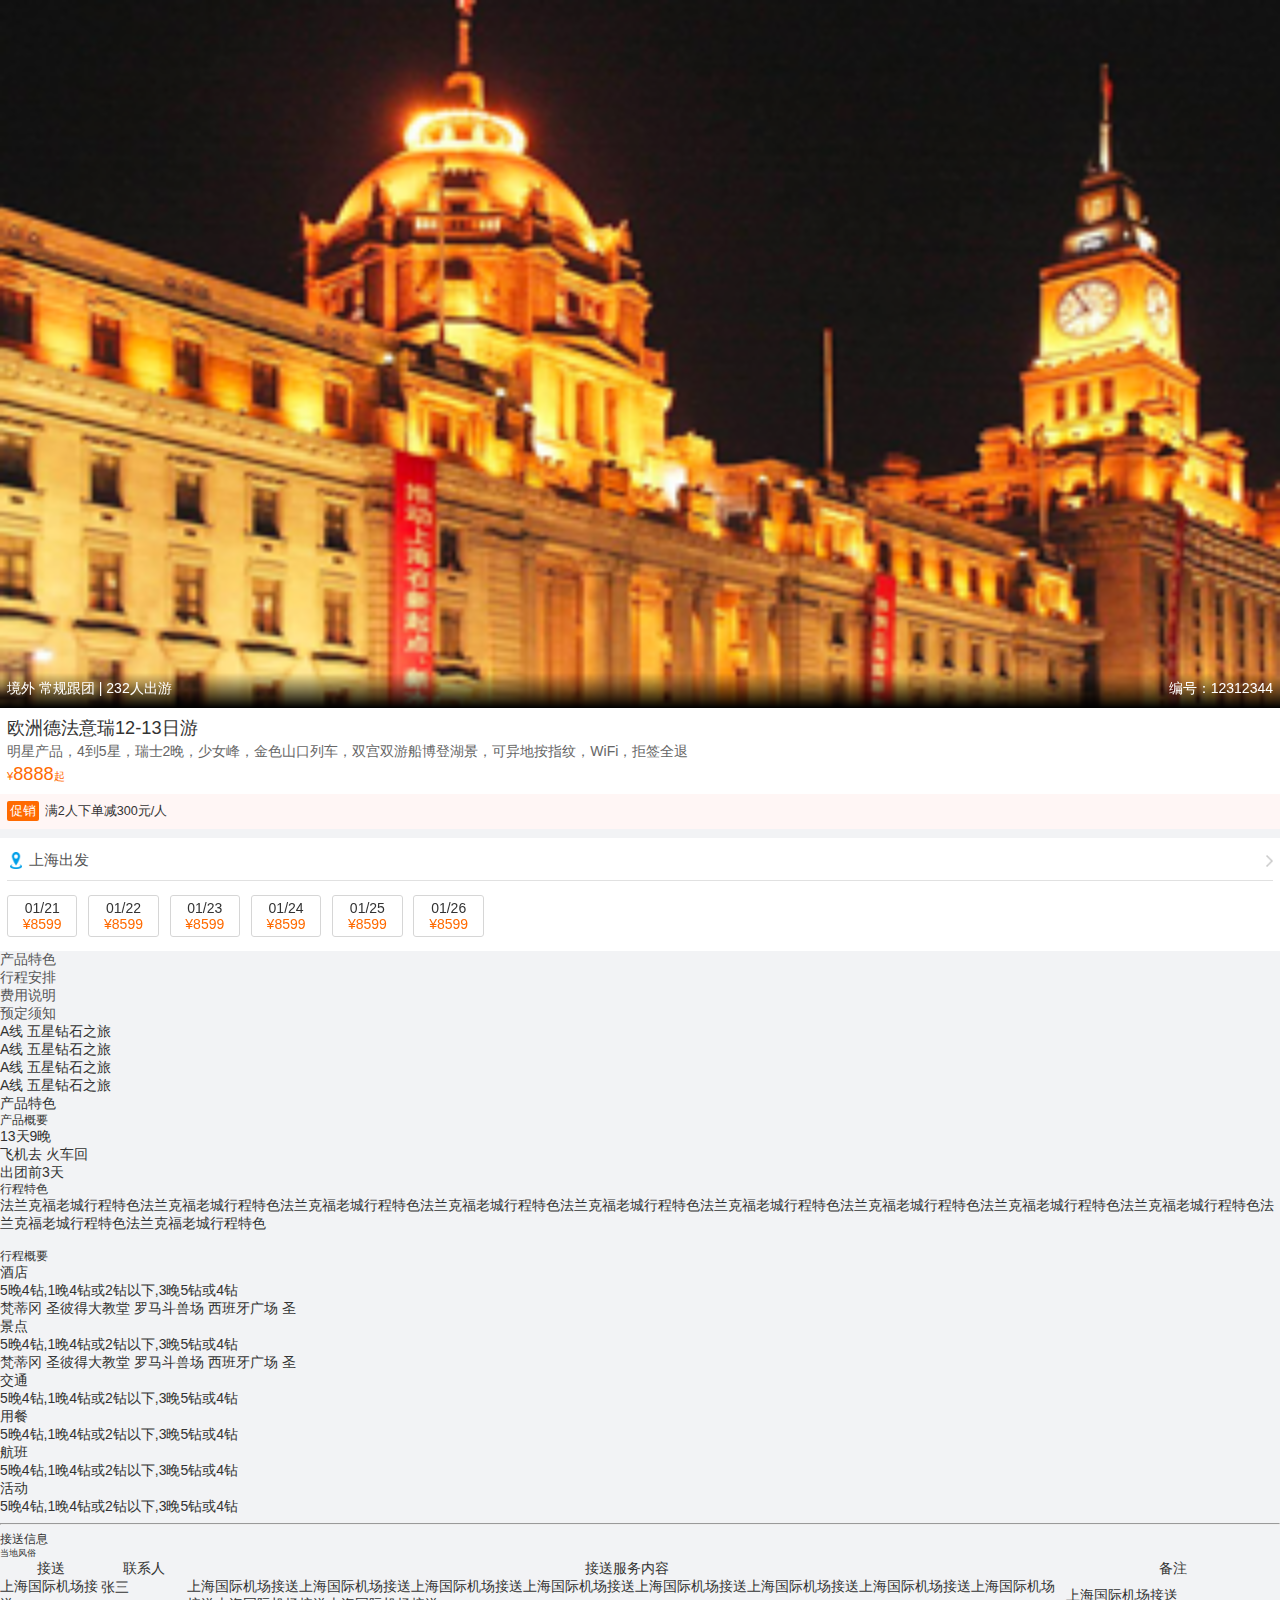
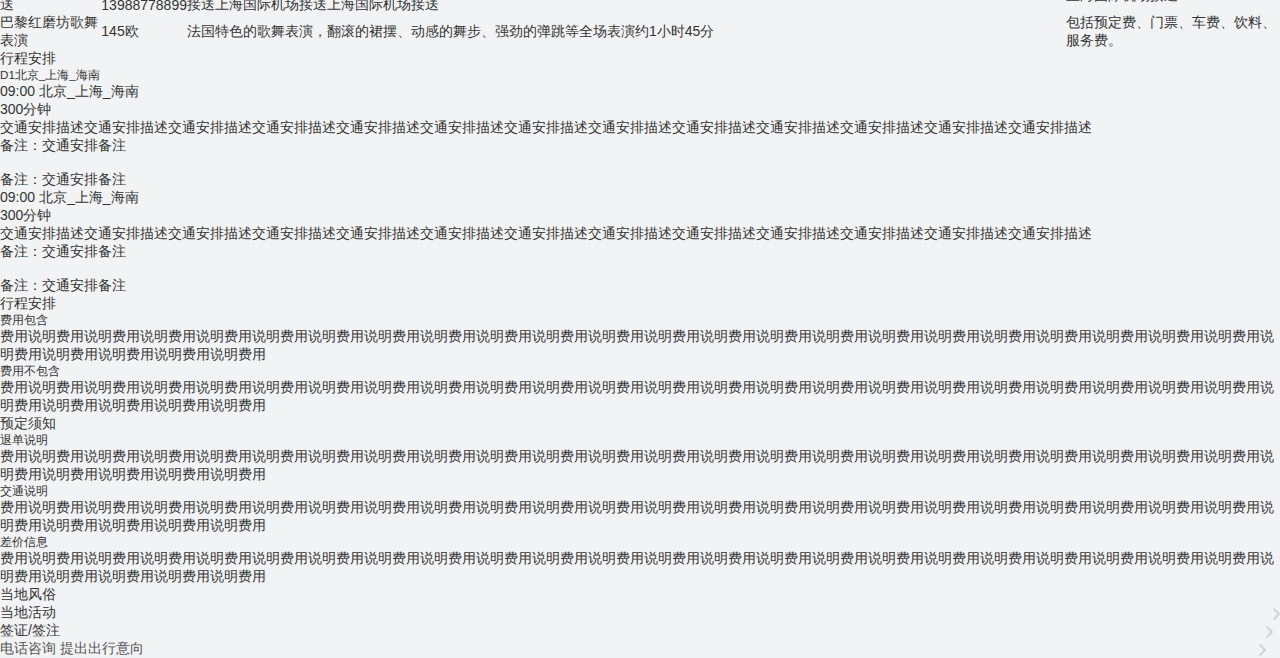
==== commit 39c2a318: "的" ====
--- a/index.html
+++ b/index.html
@@ -56,32 +56,32 @@
             <span>上海</span>出发
             <i class="dropRight"></i>
         </a>
-        <div class="swiper-container">
+        <div class="swiper-container-group">
             <div class="swiper-wrapper">
                 <div class="swiper-slide">
                     <ul>
-                        <li class="fl">
+                        <li>
                             <span class="date">01/21</span>
                             <span class="money">¥<em>8599</em></span>
                         </li>
-                        <li class="fl">
-                            <span class="date">01/21</span>
-                            <span class="money">¥<em>8599</em></span>
-                        </li>
-                        <li class="fl">
-                            <span class="date">01/21</span>
-                            <span class="money">¥<em>8599</em></span>
-                        </li>
-                        <li class="fl">
-                            <span class="date">01/21</span>
-                            <span class="money">¥<em>8599</em></span>
-                        </li>
-                        <li class="fl">
-                            <span class="date">01/21</span>
-                            <span class="money">¥<em>8599</em></span>
-                        </li>
-                        <li class="fl">
-                            <span class="date">01/21</span>
+                        <li>
+                            <span class="date">01/22</span>
+                            <span class="money">¥<em>8599</em></span>
+                        </li>
+                        <li>
+                            <span class="date">01/23</span>
+                            <span class="money">¥<em>8599</em></span>
+                        </li>
+                        <li>
+                            <span class="date">01/24</span>
+                            <span class="money">¥<em>8599</em></span>
+                        </li>
+                        <li>
+                            <span class="date">01/25</span>
+                            <span class="money">¥<em>8599</em></span>
+                        </li>
+                        <li>
+                            <span class="date">01/26</span>
                             <span class="money">¥<em>8599</em></span>
                         </li>
                     </ul>
--- a/productH5.css
+++ b/productH5.css
@@ -108,10 +108,11 @@
     border-bottom: 1px solid #e1e1e1;
     width: 100%;
     display: block;
-    padding-top: 0.3rem;
-    padding-bottom: 0.5rem;
+    padding-top: 0.4rem;
+    padding-bottom: 0.6rem;
     font-size: 1.1rem;
-    margin-left: 0.2rem;
+    padding-left: 0.2rem;
+    box-sizing: border-box;
 }
 .group .group-from i.map{
     display: inline-block;
@@ -122,9 +123,33 @@
     vertical-align: middle;
     margin-right: 0.2rem;
 }
-.group .group-from span{
+.group .swiper-container-group{
+    overflow: hidden;
+    padding: 1rem 0 0.5rem;
+}
+.group .swiper-container-group .swiper-slide{
+    width: auto;
+}
+.group .swiper-container-group ul{
+    white-space: nowrap;
+}
+.group .swiper-container-group li{
+    display: inline-block;
+    width: 18%;
+    border: 1px solid #d6d6d6;
+    border-radius: 3px;
+    box-sizing: border-box;
+    padding: 0.3rem 0.5rem;
+    margin-right: 0.5rem;
+    text-align: center;
+}
+.group .swiper-container-group span{
 
 }
-.swiper-slide{
-    width: auto;
+.group .swiper-container-group span.date{
+    display: block;
+}
+.group .swiper-container-group span.money{
+    display: block;
+    color: #ff6a00;
 }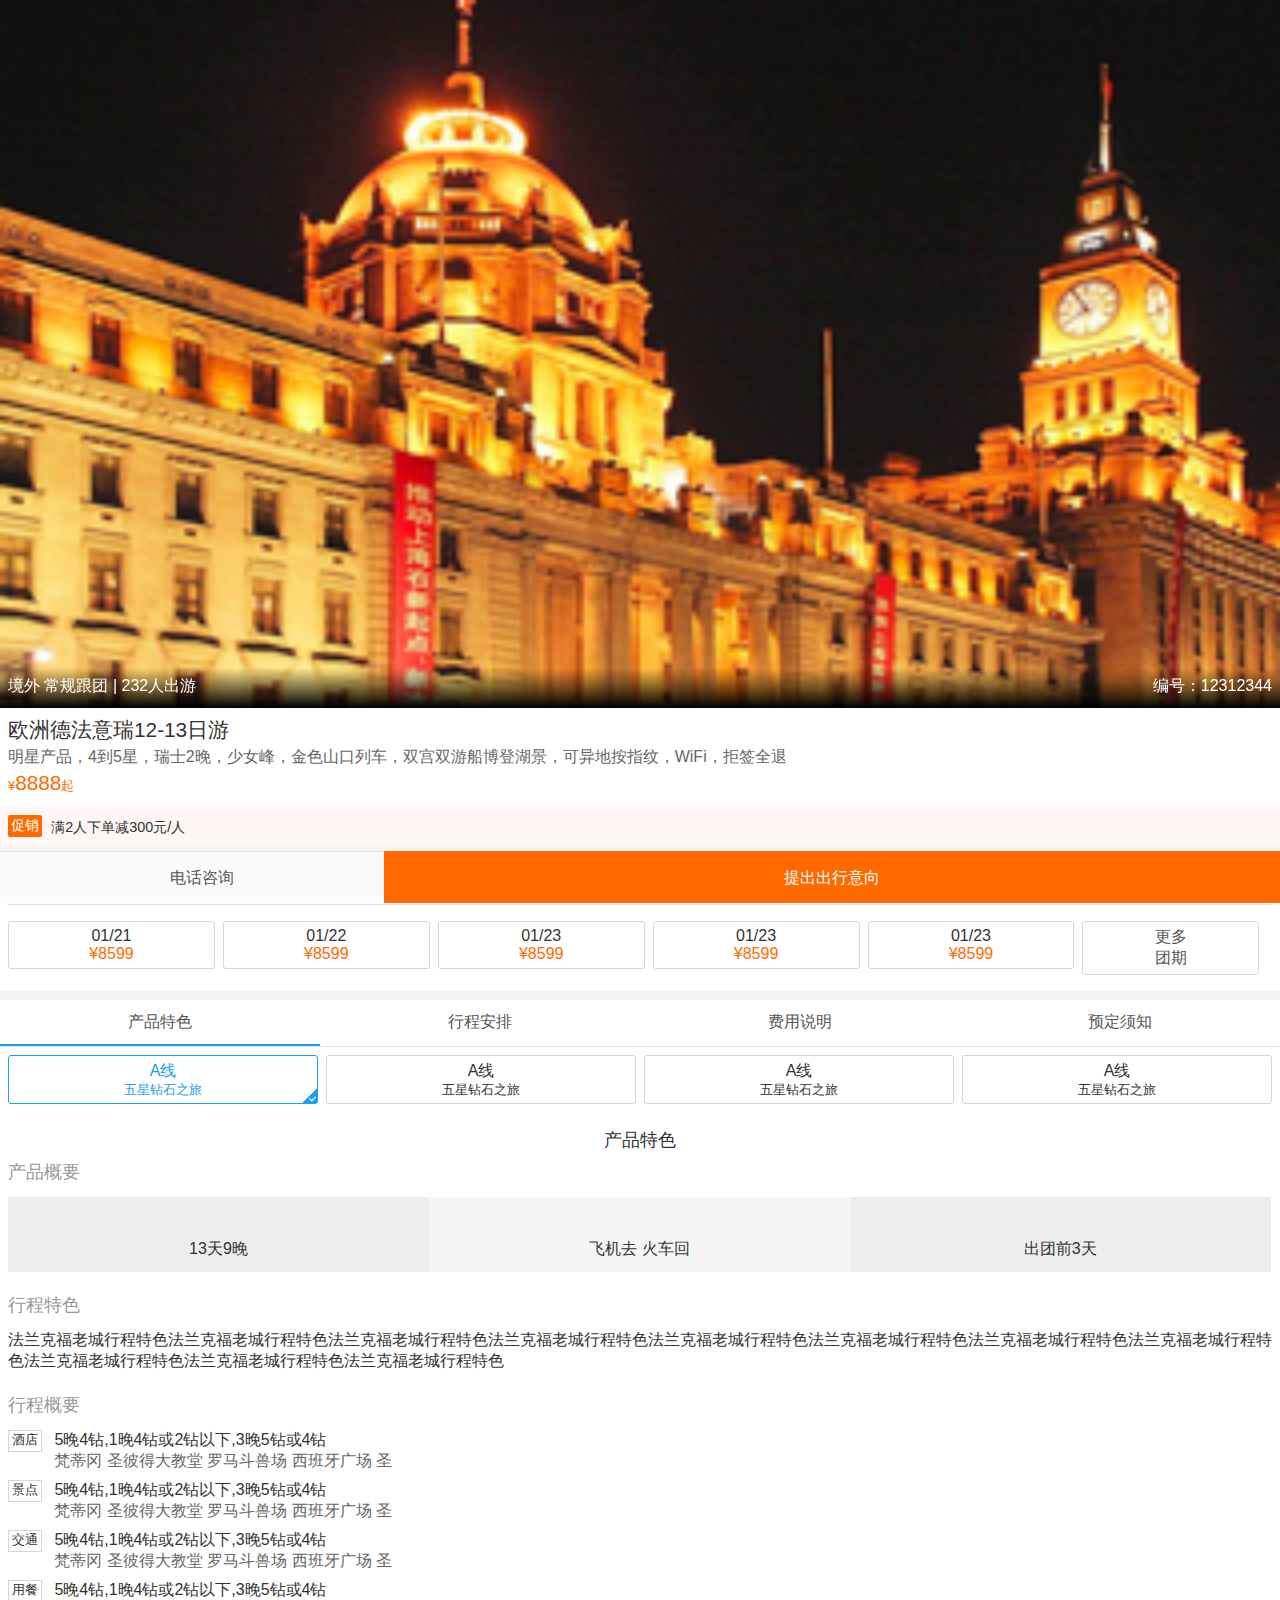
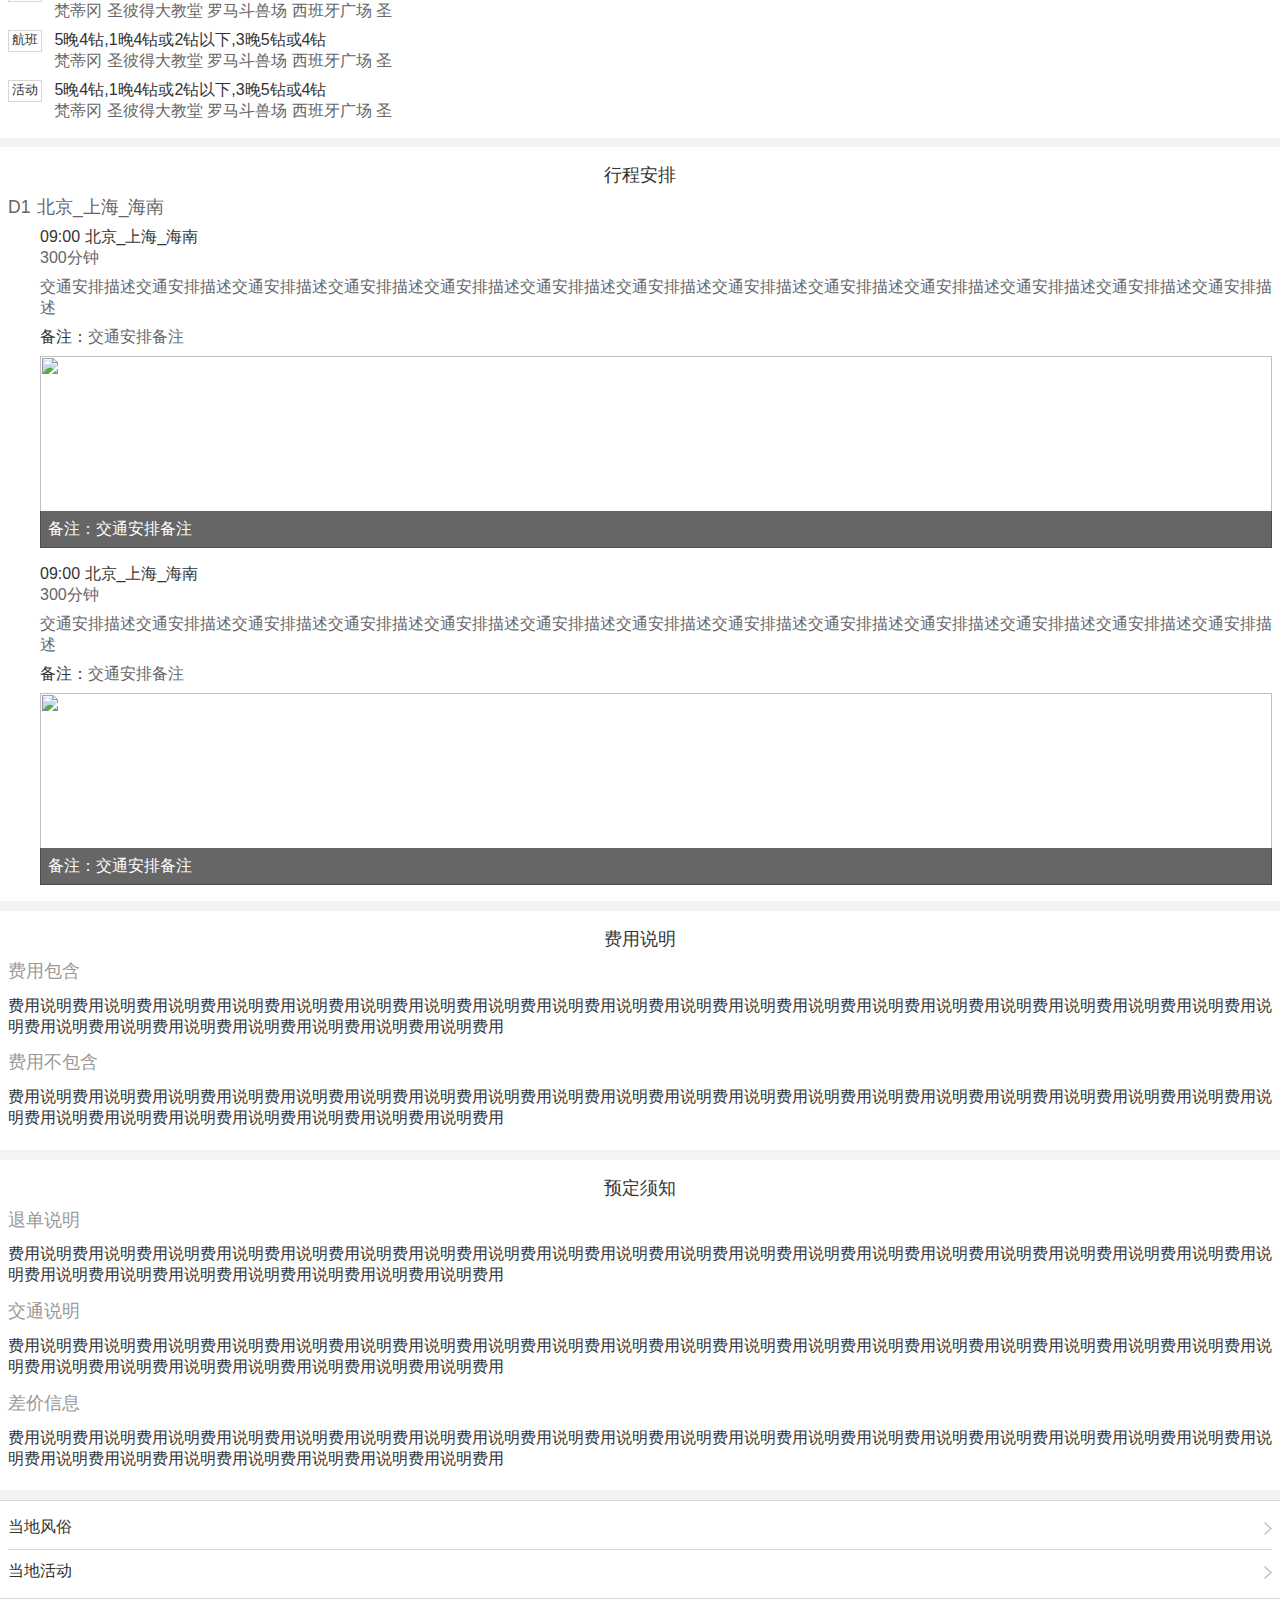
==== commit f14c34b8: "的" ====
--- a/index.html
+++ b/index.html
@@ -56,74 +56,80 @@
             <span>上海</span>出发
             <i class="dropRight"></i>
         </a>
-        <div class="swiper-container-group">
-            <div class="swiper-wrapper">
-                <div class="swiper-slide">
-                    <ul>
-                        <li>
-                            <span class="date">01/21</span>
-                            <span class="money">¥<em>8599</em></span>
-                        </li>
-                        <li>
-                            <span class="date">01/22</span>
-                            <span class="money">¥<em>8599</em></span>
-                        </li>
-                        <li>
-                            <span class="date">01/23</span>
-                            <span class="money">¥<em>8599</em></span>
-                        </li>
-                        <li>
-                            <span class="date">01/24</span>
-                            <span class="money">¥<em>8599</em></span>
-                        </li>
-                        <li>
-                            <span class="date">01/25</span>
-                            <span class="money">¥<em>8599</em></span>
-                        </li>
-                        <li>
-                            <span class="date">01/26</span>
-                            <span class="money">¥<em>8599</em></span>
-                        </li>
-                    </ul>
-                </div>
-            </div>
-            <!-- Add Scroll Bar -->
-            <!--<div class="swiper-scrollbar"></div>-->
-        </div>
         <div class="group-date">
+            <ul>
+                <li>
+                    <div>
+                        <span class="date">01/21</span>
+                        <span class="money">¥<em>8599</em></span>
+                    </div>
 
-        </div>
-        <div></div>
+                </li>
+                <li>
+                    <div>
+                        <span class="date">01/22</span>
+                        <span class="money">¥<em>8599</em></span>
+                    </div>
+                </li>
+                <li>
+                    <div>
+                        <span class="date">01/23</span>
+                        <span class="money">¥<em>8599</em></span>
+                    </div>
+                </li>
+                <li>
+                    <div>
+                        <span class="date">01/23</span>
+                        <span class="money">¥<em>8599</em></span>
+                    </div>
+                </li>
+                <li>
+                    <div>
+                        <span class="date">01/23</span>
+                        <span class="money">¥<em>8599</em></span>
+                    </div>
+                </li>
+            </ul>
+            <a href="javascript:;" class="group-more">更多<br>团期</a>
+        </div>
     </div>
     <div class="line">
         <ul class="nav-tab">
-            <li><a href="javascript:;">产品特色</a></li>
+            <li class="on"><a href="javascript:;">产品特色</a></li>
             <li><a href="javascript:;">行程安排</a></li>
             <li><a href="javascript:;">费用说明</a></li>
             <li><a href="javascript:;">预定须知</a></li>
         </ul>
-        <div class="line-list">
+        <div class="line-list p5">
             <ul>
-                <li>
-                    <span class="group-date-title">A线</span>
-                    <span class="group-date-body">五星钻石之旅</span>
-                </li>
-                <li>
-                    <span class="group-date-title">A线</span>
-                    <span class="group-date-body">五星钻石之旅</span>
-                </li>
-                <li>
-                    <span class="group-date-title">A线</span>
-                    <span class="group-date-body">五星钻石之旅</span>
-                </li>
-                <li>
-                    <span class="group-date-title">A线</span>
-                    <span class="group-date-body">五星钻石之旅</span>
+                <li class="on">
+                    <div>
+                        <span class="group-date-title">A线</span>
+                        <span class="group-date-body">五星钻石之旅</span>
+                    </div>
+                </li>
+                <li>
+                    <div>
+                        <span class="group-date-title">A线</span>
+                        <span class="group-date-body">五星钻石之旅</span>
+                    </div>
+                </li>
+                <li>
+                    <div>
+                        <span class="group-date-title">A线</span>
+                        <span class="group-date-body">五星钻石之旅</span>
+                    </div>
+                </li>
+                <li>
+                    <div>
+                        <span class="group-date-title">A线</span>
+                        <span class="group-date-body">五星钻石之旅</span>
+                    </div>
                 </li>
             </ul>
         </div>
         <div class="tab-wrap">
-            <div class="item1">
+            <div class="item1 p5">
                 <h4>产品特色</h4>
                 <div class="item1-1">
                     <h5>产品概要</h5>
@@ -132,7 +138,7 @@
                             <i class="item1-1-1"></i>
                             <span class="context">13天9晚</span>
                         </li>
-                        <li>
+                        <li class="grey">
                             <i class="item1-1-2"></i>
                             <span class="context">飞机去 火车回</span>
                         </li>
@@ -147,9 +153,9 @@
                     <div class="item1-2-context">
                         法兰克福老城行程特色法兰克福老城行程特色法兰克福老城行程特色法兰克福老城行程特色法兰克福老城行程特色法兰克福老城行程特色法兰克福老城行程特色法兰克福老城行程特色法兰克福老城行程特色法兰克福老城行程特色法兰克福老城行程特色
                     </div>
-                    <div class="img-wrap">
-                        <img src="" alt="">
-                    </div>
+                    <!--<div class="img-wrap">-->
+                        <!--<img src="" alt="">-->
+                    <!--</div>-->
                 </div>
                 <div class="item1-3">
                     <h5>行程概要</h5>
@@ -172,66 +178,73 @@
                             <span>交通</span>
                             <div class="right">
                                 <p>5晚4钻,1晚4钻或2钻以下,3晚5钻或4钻</p>
+                                <p class="grey">梵蒂冈 圣彼得大教堂 罗马斗兽场 西班牙广场 圣</p>
                             </div>
                         </li>
                         <li>
                             <span>用餐</span>
                             <div class="right">
                                 <p>5晚4钻,1晚4钻或2钻以下,3晚5钻或4钻</p>
+                                <p class="grey">梵蒂冈 圣彼得大教堂 罗马斗兽场 西班牙广场 圣</p>
                             </div>
                         </li>
                         <li>
                             <span>航班</span>
                             <div class="right">
                                 <p>5晚4钻,1晚4钻或2钻以下,3晚5钻或4钻</p>
+                                <p class="grey">梵蒂冈 圣彼得大教堂 罗马斗兽场 西班牙广场 圣</p>
                             </div>
                         </li>
                         <li>
                             <span>活动</span>
                             <div class="right">
                                 <p>5晚4钻,1晚4钻或2钻以下,3晚5钻或4钻</p>
+                                <p class="grey">梵蒂冈 圣彼得大教堂 罗马斗兽场 西班牙广场 圣</p>
                             </div>
                         </li>
                     </ul>
-                    <hr>
-                    <h5>接送信息</h5>
-                    <div class="local send">
-                        <h6>当地风俗</h6>
-                        <table>
-                            <thead>
-                            <tr>
-                                <th>接送</th>
-                                <th>联系人</th>
-                                <th>接送服务内容</th>
-                                <th>备注</th>
-                            </tr>
-                            </thead>
-                            <tbody>
-                            <tr>
-                                <td>上海国际机场接送</td>
-                                <td>
-                                    <p>张三</p>
-                                    <p>13988778899</p>
-                                </td>
-                                <td>上海国际机场接送上海国际机场接送上海国际机场接送上海国际机场接送上海国际机场接送上海国际机场接送上海国际机场接送上海国际机场接送上海国际机场接送上海国际机场接送</td>
-                                <td>上海国际机场接送</td>
-                            </tr>
-                            <tr>
-                                <td>巴黎红磨坊歌舞表演</td>
-                                <td>145欧</td>
-                                <td>法国特色的歌舞表演，翻滚的裙摆、动感的舞步、强劲的弹跳等全场表演约1小时45分</td>
-                                <td>包括预定费、门票、车费、饮料、服务费。</td>
-                            </tr>
-                            </tbody>
-                        </table>
-                    </div>
-                </div>
-            </div>
-            <div class="item2">
+                    <!--<hr>-->
+                    <!--<h5>接送信息</h5>-->
+                    <!--<div class="local send">-->
+                        <!--<h6>当地风俗</h6>-->
+                        <!--<table>-->
+                            <!--<thead>-->
+                            <!--<tr>-->
+                                <!--<th>接送</th>-->
+                                <!--<th>联系人</th>-->
+                                <!--<th>接送服务内容</th>-->
+                                <!--<th>备注</th>-->
+                            <!--</tr>-->
+                            <!--</thead>-->
+                            <!--<tbody>-->
+                            <!--<tr>-->
+                                <!--<td>上海国际机场接送</td>-->
+                                <!--<td>-->
+                                    <!--<p>张三</p>-->
+                                    <!--<p>13988778899</p>-->
+                                <!--</td>-->
+                                <!--<td>上海国际机场接送上海国际机场接送上海国际机场接送上海国际机场接送上海国际机场接送上海国际机场接送上海国际机场接送上海国际机场接送上海国际机场接送上海国际机场接送</td>-->
+                                <!--<td>上海国际机场接送</td>-->
+                            <!--</tr>-->
+                            <!--<tr>-->
+                                <!--<td>巴黎红磨坊歌舞表演</td>-->
+                                <!--<td>145欧</td>-->
+                                <!--<td>法国特色的歌舞表演，翻滚的裙摆、动感的舞步、强劲的弹跳等全场表演约1小时45分</td>-->
+                                <!--<td>包括预定费、门票、车费、饮料、服务费。</td>-->
+                            <!--</tr>-->
+                            <!--</tbody>-->
+                        <!--</table>-->
+                    <!--</div>-->
+                </div>
+            </div>
+            <div class="item2 p5">
                 <h4>行程安排</h4>
                 <ul class="day-list">
                     <li>
-                        <h5>D<em class="num">1</em><em class="address">北京_上海_海南</em></h5>
+                        <h5>
+                            <span>D<em class="num">1</em></span>
+                            <em class="address">北京_上海_海南</em>
+                        </h5>
                         <ul class="address-list">
                             <li>
                                 <i class="hotel"></i>
@@ -244,7 +257,7 @@
                                     <p>交通安排描述交通安排描述交通安排描述交通安排描述交通安排描述交通安排描述交通安排描述交通安排描述交通安排描述交通安排描述交通安排描述交通安排描述交通安排描述</p>
                                     <p class="remark">备注：<em>交通安排备注</em></p>
                                     <div class="img-warp">
-                                        <img src="" alt="">
+                                        <img src="img/s4.png" alt="">
                                         <div class="bar">备注：<em>交通安排备注</em></div>
                                     </div>
                                 </div>
@@ -260,7 +273,7 @@
                                     <p>交通安排描述交通安排描述交通安排描述交通安排描述交通安排描述交通安排描述交通安排描述交通安排描述交通安排描述交通安排描述交通安排描述交通安排描述交通安排描述</p>
                                     <p class="remark">备注：<em>交通安排备注</em></p>
                                     <div class="img-warp">
-                                        <img src="" alt="">
+                                        <img src="img/s4.png" alt="">
                                         <div class="bar">备注：<em>交通安排备注</em></div>
                                     </div>
                                 </div>
@@ -269,25 +282,35 @@
                     </li>
                 </ul>
             </div>
-            <div class="item3">
-                <h4>行程安排</h4>
-                <h5>费用包含</h5>
-                <p>费用说明费用说明费用说明费用说明费用说明费用说明费用说明费用说明费用说明费用说明费用说明费用说明费用说明费用说明费用说明费用说明费用说明费用说明费用说明费用说明费用说明费用说明费用说明费用说明费用说明费用说明费用说明费用</p>
-                <h5>费用不包含</h5>
-                <p>费用说明费用说明费用说明费用说明费用说明费用说明费用说明费用说明费用说明费用说明费用说明费用说明费用说明费用说明费用说明费用说明费用说明费用说明费用说明费用说明费用说明费用说明费用说明费用说明费用说明费用说明费用说明费用</p>
-            </div>
-            <div class="item4">
+            <div class="item3 p5">
+                <h4>费用说明</h4>
+                <div class="block">
+                    <h5>费用包含</h5>
+                    <p>费用说明费用说明费用说明费用说明费用说明费用说明费用说明费用说明费用说明费用说明费用说明费用说明费用说明费用说明费用说明费用说明费用说明费用说明费用说明费用说明费用说明费用说明费用说明费用说明费用说明费用说明费用说明费用</p>
+                </div>
+                <div class="block">
+                    <h5>费用不包含</h5>
+                    <p>费用说明费用说明费用说明费用说明费用说明费用说明费用说明费用说明费用说明费用说明费用说明费用说明费用说明费用说明费用说明费用说明费用说明费用说明费用说明费用说明费用说明费用说明费用说明费用说明费用说明费用说明费用说明费用</p>
+                </div>
+            </div>
+            <div class="item4 p5">
                 <h4>预定须知</h4>
-                <h5>退单说明</h5>
-                <p>费用说明费用说明费用说明费用说明费用说明费用说明费用说明费用说明费用说明费用说明费用说明费用说明费用说明费用说明费用说明费用说明费用说明费用说明费用说明费用说明费用说明费用说明费用说明费用说明费用说明费用说明费用说明费用</p>
-                <h5>交通说明</h5>
-                <p>费用说明费用说明费用说明费用说明费用说明费用说明费用说明费用说明费用说明费用说明费用说明费用说明费用说明费用说明费用说明费用说明费用说明费用说明费用说明费用说明费用说明费用说明费用说明费用说明费用说明费用说明费用说明费用</p>
-                <h5>差价信息</h5>
-                <p>费用说明费用说明费用说明费用说明费用说明费用说明费用说明费用说明费用说明费用说明费用说明费用说明费用说明费用说明费用说明费用说明费用说明费用说明费用说明费用说明费用说明费用说明费用说明费用说明费用说明费用说明费用说明费用</p>
-            </div>
-        </div>
-    </div>
-    <div class="more">
+                <div class="block">
+                    <h5>退单说明</h5>
+                    <p>费用说明费用说明费用说明费用说明费用说明费用说明费用说明费用说明费用说明费用说明费用说明费用说明费用说明费用说明费用说明费用说明费用说明费用说明费用说明费用说明费用说明费用说明费用说明费用说明费用说明费用说明费用说明费用</p>
+                </div>
+                <div class="block">
+                    <h5>交通说明</h5>
+                    <p>费用说明费用说明费用说明费用说明费用说明费用说明费用说明费用说明费用说明费用说明费用说明费用说明费用说明费用说明费用说明费用说明费用说明费用说明费用说明费用说明费用说明费用说明费用说明费用说明费用说明费用说明费用说明费用</p>
+                </div>
+                <div class="block">
+                    <h5>差价信息</h5>
+                    <p>费用说明费用说明费用说明费用说明费用说明费用说明费用说明费用说明费用说明费用说明费用说明费用说明费用说明费用说明费用说明费用说明费用说明费用说明费用说明费用说明费用说明费用说明费用说明费用说明费用说明费用说明费用说明费用</p>
+                </div>
+            </div>
+        </div>
+    </div>
+    <div class="more p5">
         <div class="custom">
             <p>当地风俗</p>
             <i class="dropRight"></i>
@@ -296,14 +319,10 @@
             <p>当地活动</p>
             <i class="dropRight"></i>
         </div>
-        <div class="visa">
-            <p>签证/签注</p>
-            <i class="dropRight"></i>
-        </div>
     </div>
     <div class="btns">
-        <a href="javascript:;"><i></i>电话咨询</a>
-        <a href="javascript:;">提出出行意向</a>
+        <a href="javascript:;" class="phone"><i></i>电话咨询</a>
+        <a href="javascript:;" class="submit">提出出行意向</a>
     </div>
 <script src="jquery-1.10.1.min.js"></script>
 <script src="swiper-4.2.0.min.js"></script>
--- a/productH5.css
+++ b/productH5.css
@@ -9,8 +9,8 @@
 a:hover { text-decoration:none; }
 img { border:none; }
 ol,ul,li { list-style:none; }
-html{overflow-y:auto;font-size: 14px}
-input, textarea, select, button { font:14px Verdana,Helvetica,Arial,sans-serif;outline: none }
+html{overflow-y:auto;}
+input, textarea, select, button { font-family:Verdana,Helvetica,Arial,sans-serif;outline: none }
 table { border-collapse:collapse; }
 .show-tr{display: table-row!important;}
 /***************  css common  ****************/
@@ -31,6 +31,17 @@
 .p5{
     padding: 0.5rem;
 }
+
+@media screen and (max-width: 414px) {
+    html{
+        font-size: 14px;
+    }
+}
+@media screen and (max-width: 375px) {
+    html{
+        font-size: 12px;
+    }
+}
 i.dropRight{
     background: url(img/dropRight.png) no-repeat;
     width: 0.5rem;
@@ -123,33 +134,338 @@
     vertical-align: middle;
     margin-right: 0.2rem;
 }
-.group .swiper-container-group{
+.group .group-date{
     overflow: hidden;
-    padding: 1rem 0 0.5rem;
-}
-.group .swiper-container-group .swiper-slide{
-    width: auto;
-}
-.group .swiper-container-group ul{
+    font-size: 0;
+    padding: 1rem 0 0.5rem 0;
+}
+.group-date ul{
     white-space: nowrap;
-}
-.group .swiper-container-group li{
-    display: inline-block;
-    width: 18%;
+    display: inline-block;
+    width: 85%;
+    vertical-align: top;
+}
+.group-date li{
+    display: inline-block;
+    width: 20%;
+    box-sizing: border-box;
+    text-align: center;
+}
+.group-date li div{
     border: 1px solid #d6d6d6;
     border-radius: 3px;
-    box-sizing: border-box;
-    padding: 0.3rem 0.5rem;
+    padding: 0.3rem 0.3rem;
     margin-right: 0.5rem;
-    text-align: center;
-}
-.group .swiper-container-group span{
-
-}
-.group .swiper-container-group span.date{
-    display: block;
-}
-.group .swiper-container-group span.money{
+    font-size: 1rem;
+}
+.group-date li span.date{
+    display: block;
+}
+.group-date li span.money{
     display: block;
     color: #ff6a00;
+}
+.group-date .group-more{
+    display: inline-block;
+    width: 14%;
+    box-sizing: border-box;
+    text-align: center;
+    border: 1px solid #d6d6d6;
+    border-radius: 3px;
+    padding: 0.3rem 0.3rem;
+    font-size: 1rem;
+    vertical-align: top;
+}
+/****tab****/
+.line{
+    margin-top: 0.6rem;
+}
+.nav-tab{
+    background: #ffffff;
+    font-size: 0;
+    border-bottom: 1px solid #e1e1e1;
+}
+.nav-tab li{
+    font-size: 1rem;
+    display: inline-block;
+    width: 25%;
+    box-sizing: border-box;
+    text-align: center;
+}
+.nav-tab li a{
+    display: block;
+    width: 100%;
+    padding: 0.7rem 0;
+}
+.nav-tab li.on{
+    border-bottom: 2px solid #1da0ec;
+}
+/****线路****/
+.line-list{
+    background: #ffffff;
+    padding-right: 0;
+}
+.line-list ul{
+    font-size: 0;
+}
+.line-list ul li{
+    display: inline-block;
+    width: 25%;
+    text-align: center;
+    padding-right: 0.5rem;
+    box-sizing: border-box;
+    position: relative;
+}
+.line-list ul div{
+    border: 1px solid #d6d6d6;
+    border-radius: 3px;
+    padding: 0.3rem 0;
+}
+.line-list ul li.on div{
+    color: #1da0ec;
+    border: 1px solid #1da0ec;
+}
+.line-list ul li.on:before{
+    content: "";
+    position: absolute;
+    right: 0.5rem;
+    bottom: 0;
+    width: 1rem;
+    height: 1rem;
+    background: url("img/cur.png") no-repeat;
+    background-size: 100%;
+}
+.line-list ul li span{
+    display: block;
+}
+.line-list ul li span.group-date-title{
+    font-size: 1rem;
+    font-weight: 500;
+}
+.line-list ul li span.group-date-body{
+    font-size: 0.8rem;
+}
+/****item-list****/
+.tab-wrap>div{
+    background: #ffffff;
+}
+.tab-wrap>div h4{
+    font-size: 1.1rem;
+    text-align: center;
+    padding: 0.5rem 0;
+}
+/****产品特色****/
+.item1 h5{
+    font-size: 1.1rem;
+    color: #999;
+    margin-bottom: 0.8rem
+}
+.item1-1{
+    margin-bottom: 1.3rem;
+}
+.item1-1 ul{
+    font-size: 0;
+    width: 100%;
+}
+.item1-1 ul li{
+    font-size: 1rem;
+    display: inline-block;
+    width: 33.3%;
+    background: #ededed;
+    text-align: center;
+    padding: 0.8rem 0;
+}
+.item1-1 ul li span{
+    display: block;
+    margin-top: 0.3rem;
+}
+.item1-1 ul li.grey{
+    background: #f5f5f5;
+}
+.item1-1 ul li i{
+    display: block;
+    width: 1.5rem;
+    height: 1.5rem;
+    margin: 0 auto;
+}
+.item1-1 ul li i.item1-1-1{
+    background: url("img/icon1.png") no-repeat;
+    background-size: 100%;
+}
+.item1-1 ul li i.item1-1-2{
+    background: url("img/icon2.png") no-repeat;
+    background-size: 100%;
+}
+.item1-1 ul li i.item1-1-3{
+    background: url("img/icon3.png") no-repeat;
+    background-size: 100%;
+}
+.item1-2{
+    margin-bottom: 1.3rem;
+}
+.item1-3 ul{
+
+}
+.item1-3 ul li{
+    overflow: hidden;
+    margin-bottom: 0.5rem;
+}
+.item1-3 ul li>span{
+    float: left;
+    border: 1px solid #d6d6d6;
+    padding: 0.1rem 0.2rem;
+    font-size: 0.8rem;
+}
+.item1-3 ul li div.right{
+    margin-left: 2.9rem;
+}
+.item1-3 ul li div.right p.grey{
+    color: #666;
+}
+/****行程安排****/
+.item2{
+    margin-top: 0.6rem;
+}
+.item2 ul.day-list{
+
+}
+.item2 ul.day-list>li{
+
+}
+.item2 ul.day-list>li h5{
+    font-size: 1.1rem;
+    color: #666666;
+}
+.item2 ul.day-list>li h5 span{
+    display: inline-block;
+    width: 1.5rem;
+}
+.item2 ul.day-list ul{
+
+}
+.item2 ul.day-list ul li{
+    overflow: hidden;
+    margin-top: 0.5rem;
+    padding-bottom: 0.5rem;
+}
+.item2 ul.day-list ul li i{
+    float: left;
+    width: 1.2rem;
+    height: 1.2rem;
+    margin-left: 0.2rem;
+}
+.item2 ul.day-list ul li i.hotel{
+    background: url(img/icon4.png) no-repeat;
+    background-size: 100%;
+}
+.item2 ul.day-list ul li div.right{
+    margin-left: 2rem;
+}
+.item2 ul.day-list ul li p{
+    color: #666666;
+}
+.item2 ul.day-list ul li p.line1{
+    color: #333333;
+}
+.item2 ul.day-list ul li p.line1 em{
+
+}
+.item2 ul.day-list ul li p.time{
+    color: #666;
+    margin-bottom: 0.5rem;
+}
+.item2 ul.day-list ul li p.remark{
+    color: #333333;
+    margin: 0.5rem 0;
+}
+.item2 ul.day-list ul li p.remark em{
+    color: #666666;
+}
+.item2 ul.day-list ul li .img-warp{
+    position: relative;
+    font-size: 0;
+}
+.item2 ul.day-list ul li img{
+    width: 100%;
+    height: 12rem;
+}
+.item2 ul.day-list ul li .bar{
+    position: absolute;
+    bottom: 0;
+    left: 0;
+    font-size: 1rem;
+    background: rgba(0,0,0,0.6);
+    width: 100%;
+    padding: 0.5rem;
+    color: #fff;
+}
+/***费用说明****/
+.item3,.item4{
+    margin-top: 0.6rem;
+}
+.item3 h5,
+.item4 h5{
+    font-size: 1.1rem;
+    color: #999;
+    margin-bottom: 0.8rem
+}
+.item3 .block,
+.item4 .block{
+    margin-bottom: 0.8rem;
+}
+/***更多****/
+.more{
+    margin-top: 0.6rem;
+    border-top: 1px solid #d6d6d6;
+    border-bottom: 1px solid #d6d6d6;
+    background: #fff;
+}
+.more>div{
+    overflow: hidden;
+    padding: 0.7rem 0 0.7rem;
+}
+.more>div p{
+    float: left;
+}
+.more .custom{
+    border-bottom: 1px solid #d6d6d6;
+    padding: 0.5rem 0 0.7rem;
+}
+.more .activity{
+    padding: 0.7rem 0 0.5rem;
+}
+/***电话咨询****/
+.btns{
+    position: fixed;
+    bottom: -2px;
+    height: 3.2rem;
+    line-height: 3.2rem;
+    font-size: 0;
+    width: 100%;
+}
+.btns a{
+    font-size: 1rem;
+    display: inline-block;
+    vertical-align: top;
+    text-align: center;
+}
+.btns a.phone{
+    width: 30%;
+    background: #fafafa;
+    border-top: 1px solid #e1e1e1;
+}
+.btns a.phone i{
+    display: inline-block;
+    background: url(img/icon6.png) no-repeat;
+    background-size: 100%;
+    width: 1rem;
+    height: 1rem;
+    vertical-align: middle;
+    margin-right: 0.3rem;
+}
+.btns a.submit{
+    width: 70%;
+    background: #ff6a00;
+    border-top: 1px solid #ff6a00;
+    color: #ffffff;
 }